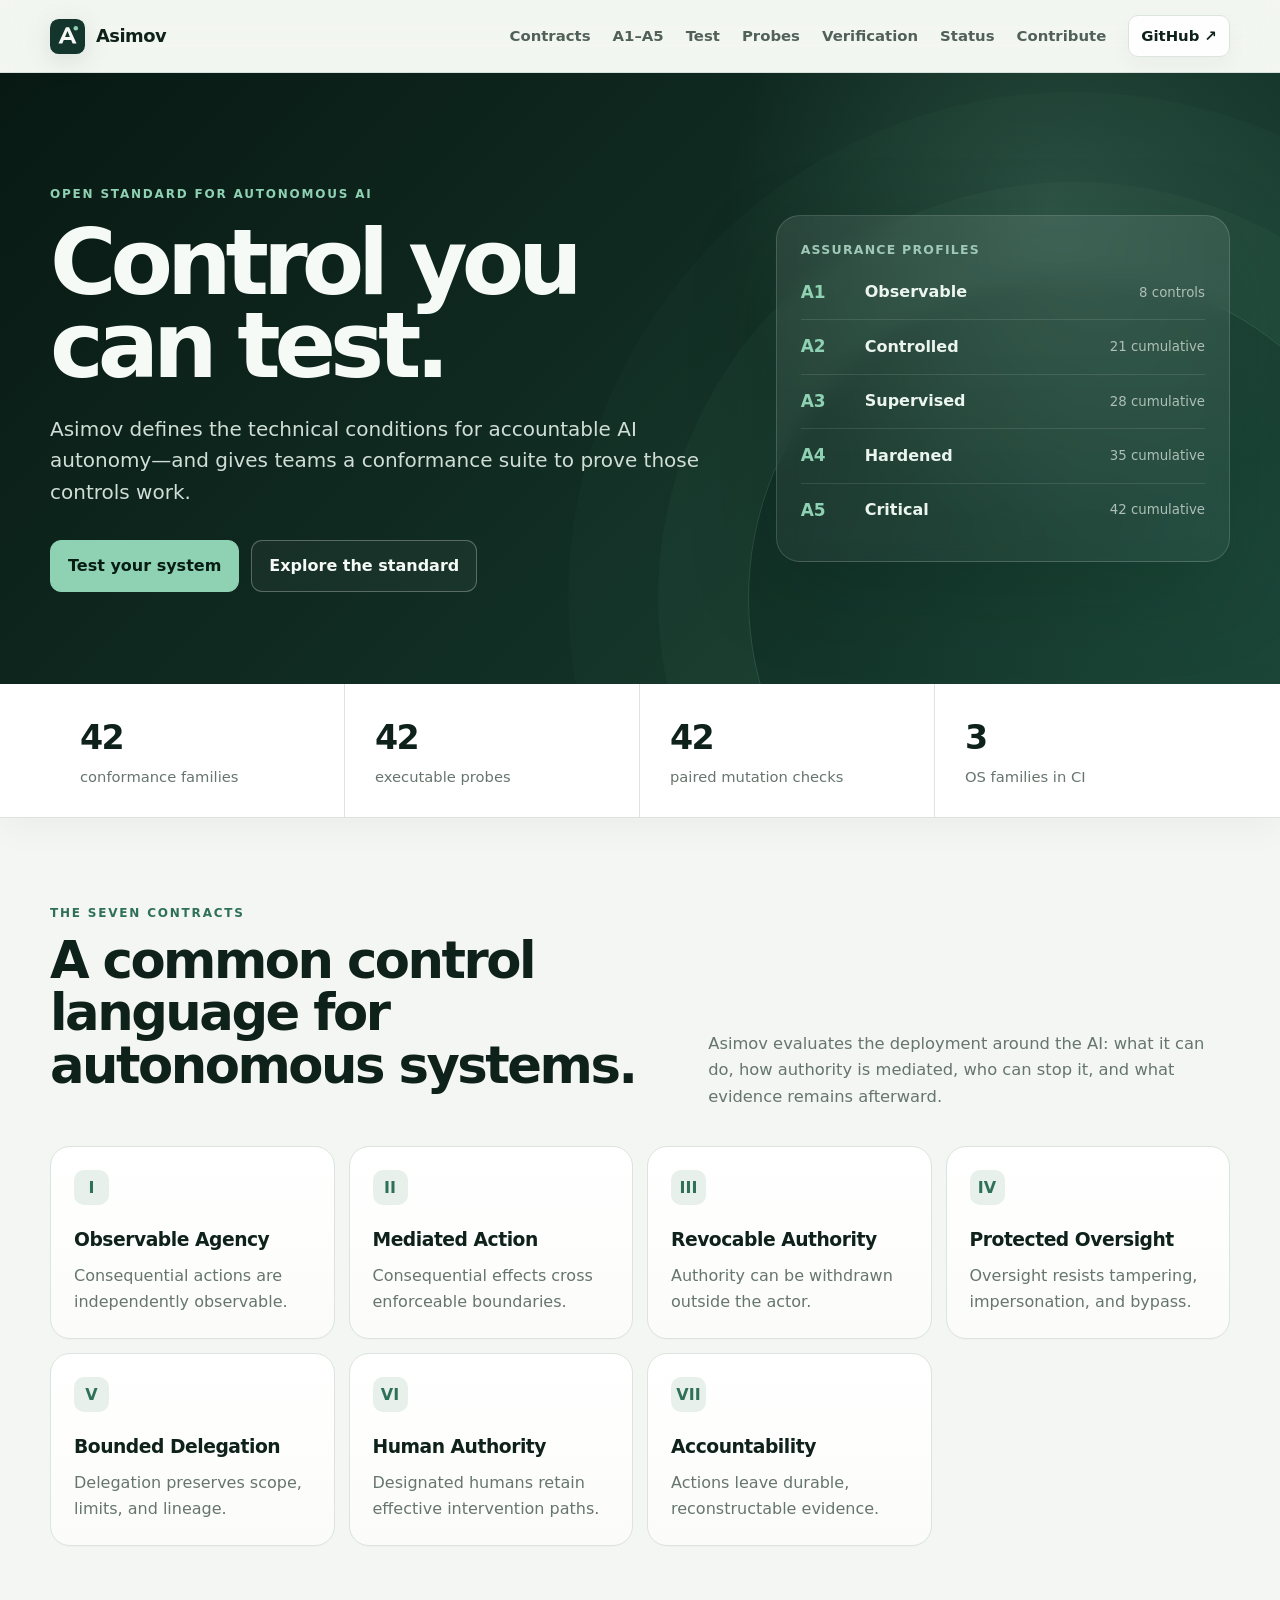
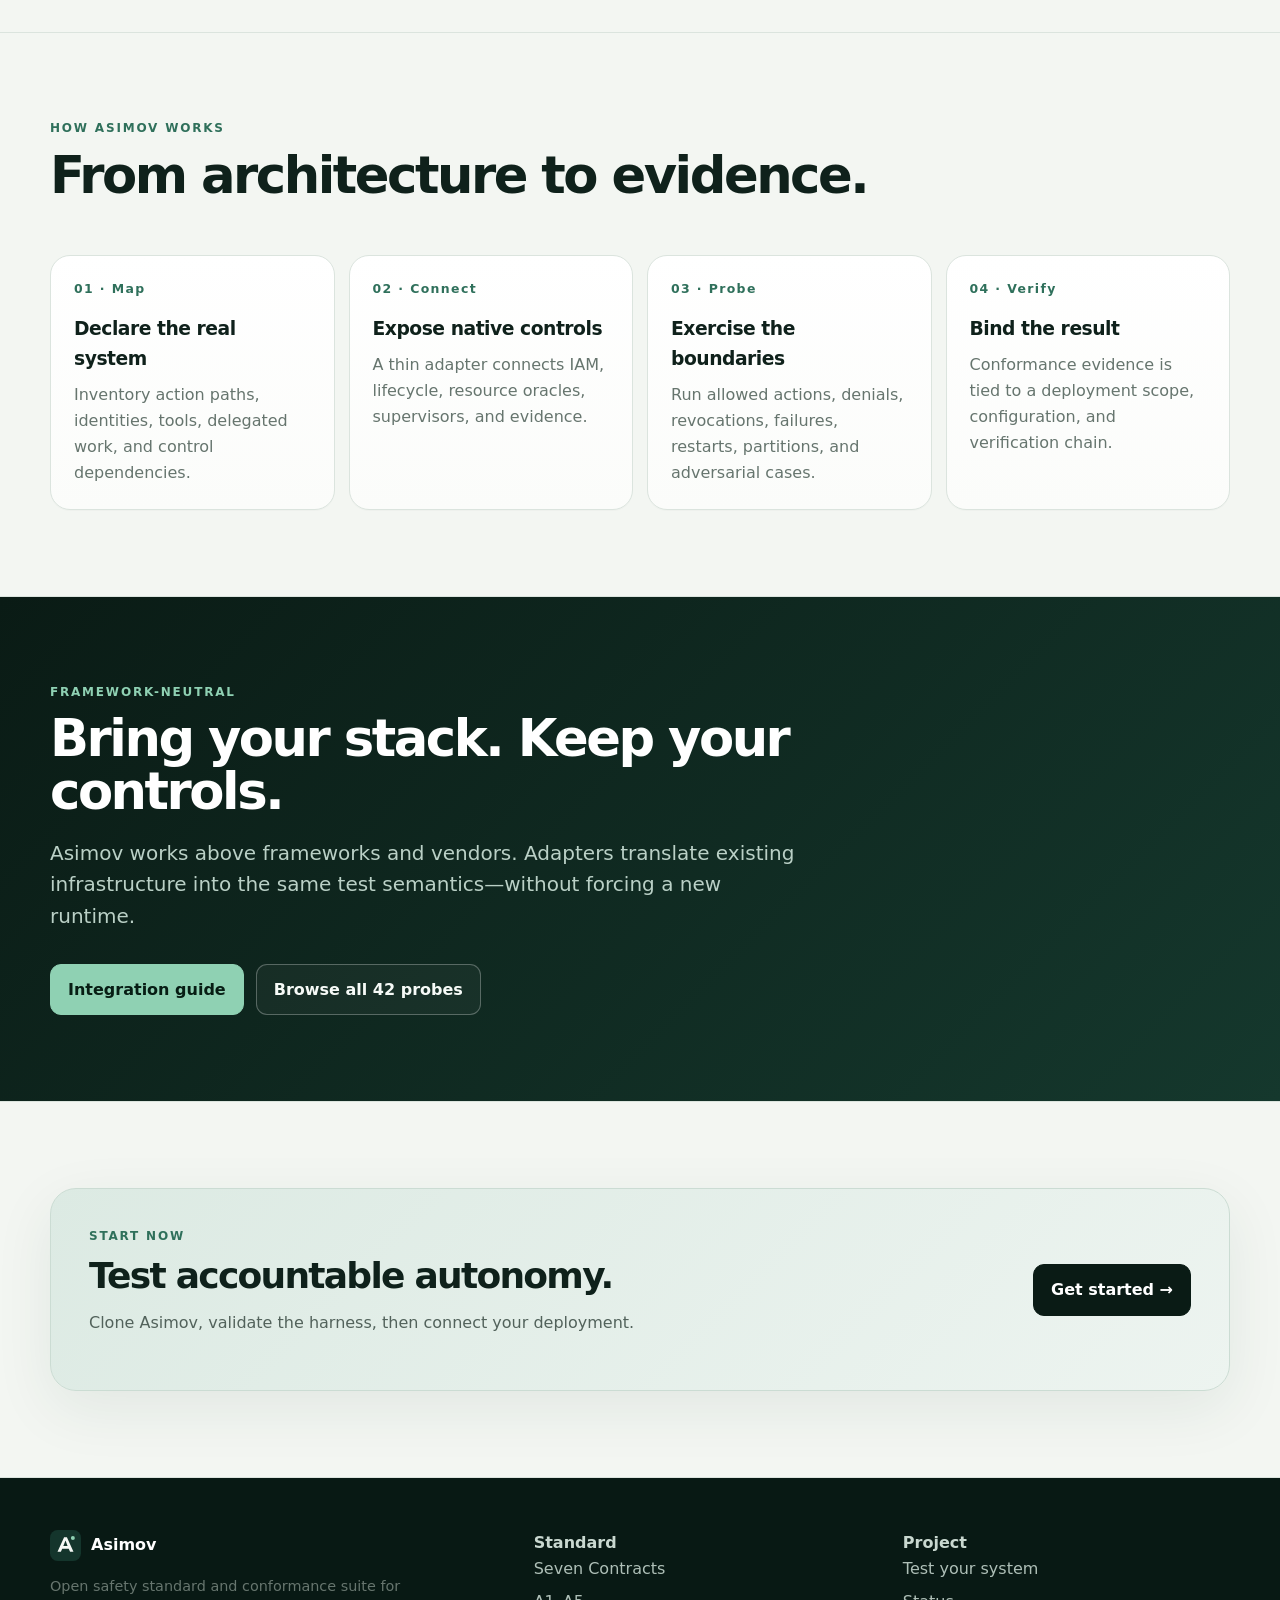
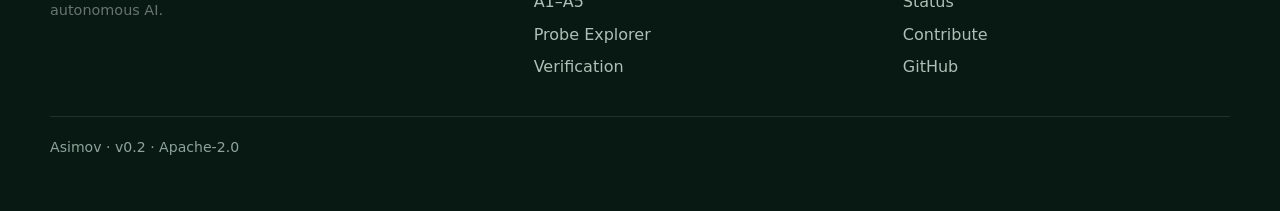
==== index.html @ 0de99b2e "Publish website from Pages root" ====
<!doctype html><html lang="en"><head><meta charset="utf-8"><meta name="viewport" content="width=device-width,initial-scale=1"><meta name="description" content="Asimov is an open safety standard and conformance suite for autonomous AI."><link rel="icon" href="asimov-mark.svg"><title>Asimov — Accountable control for autonomous AI</title><link rel="stylesheet" href="style.css"><script src="app.js" defer></script></head><body><div class="topbar"><div class="wrap nav"><a class="brand" href="index.html"><img src="asimov-mark.svg" alt=""><span>Asimov</span></a><div class="links"><a href="contracts.html">Contracts</a><a href="profiles.html">A1–A5</a><a href="test.html">Test</a><a href="probes.html">Probes</a><a href="verification.html">Verification</a><a href="status.html">Status</a><a href="contribute.html">Contribute</a><a class="nav-github" href="https://github.com/asimov-safety/asimov">GitHub ↗</a></div></div></div><header class="hero"><div class="wrap hero-grid"><div><div class="eyebrow">Open standard for autonomous AI</div><h1>Control you can test.</h1><p class="lede">Asimov defines the technical conditions for accountable AI autonomy—and gives teams a conformance suite to prove those controls work.</p><div class="actions"><a class="btn mint" href="test.html">Test your system</a><a class="btn ghost" href="contracts.html">Explore the standard</a></div></div><div class="hero-panel"><div class="hero-panel-title">Assurance profiles</div><div class="level-mini"><b>A1</b><span>Observable</span><small>8 controls</small></div><div class="level-mini"><b>A2</b><span>Controlled</span><small>21 cumulative</small></div><div class="level-mini"><b>A3</b><span>Supervised</span><small>28 cumulative</small></div><div class="level-mini"><b>A4</b><span>Hardened</span><small>35 cumulative</small></div><div class="level-mini"><b>A5</b><span>Critical</span><small>42 cumulative</small></div></div></div></header><div class="metrics"><div class="wrap metrics-grid"><div class="metric"><strong>42</strong><span>conformance families</span></div><div class="metric"><strong>42</strong><span>executable probes</span></div><div class="metric"><strong>42</strong><span>paired mutation checks</span></div><div class="metric"><strong>3</strong><span>OS families in CI</span></div></div></div><section><div class="wrap"><div class="section-head"><div><div class="kicker">The Seven Contracts</div><h2>A common control language for autonomous systems.</h2></div><p>Asimov evaluates the deployment around the AI: what it can do, how authority is mediated, who can stop it, and what evidence remains afterward.</p></div><div class="contracts-grid"><article class="contract-card"><div class="roman">I</div><h3>Observable Agency</h3><p>Consequential actions are independently observable.</p></article><article class="contract-card"><div class="roman">II</div><h3>Mediated Action</h3><p>Consequential effects cross enforceable boundaries.</p></article><article class="contract-card"><div class="roman">III</div><h3>Revocable Authority</h3><p>Authority can be withdrawn outside the actor.</p></article><article class="contract-card"><div class="roman">IV</div><h3>Protected Oversight</h3><p>Oversight resists tampering, impersonation, and bypass.</p></article><article class="contract-card"><div class="roman">V</div><h3>Bounded Delegation</h3><p>Delegation preserves scope, limits, and lineage.</p></article><article class="contract-card"><div class="roman">VI</div><h3>Human Authority</h3><p>Designated humans retain effective intervention paths.</p></article><article class="contract-card"><div class="roman">VII</div><h3>Accountability</h3><p>Actions leave durable, reconstructable evidence.</p></article></div></div></section><section><div class="wrap"><div class="section-head"><div><div class="kicker">How Asimov works</div><h2>From architecture to evidence.</h2></div></div><div class="flow-grid"><div class="flow-card"><span class="step">01 · Map</span><h3>Declare the real system</h3><p>Inventory action paths, identities, tools, delegated work, and control dependencies.</p></div><div class="flow-card"><span class="step">02 · Connect</span><h3>Expose native controls</h3><p>A thin adapter connects IAM, lifecycle, resource oracles, supervisors, and evidence.</p></div><div class="flow-card"><span class="step">03 · Probe</span><h3>Exercise the boundaries</h3><p>Run allowed actions, denials, revocations, failures, restarts, partitions, and adversarial cases.</p></div><div class="flow-card"><span class="step">04 · Verify</span><h3>Bind the result</h3><p>Conformance evidence is tied to a deployment scope, configuration, and verification chain.</p></div></div></div></section><section class="showcase"><div class="wrap"><div class="kicker">Framework-neutral</div><h2>Bring your stack. Keep your controls.</h2><p class="lede">Asimov works above frameworks and vendors. Adapters translate existing infrastructure into the same test semantics—without forcing a new runtime.</p><div class="actions"><a class="btn mint" href="test.html">Integration guide</a><a class="btn ghost" href="probes.html">Browse all 42 probes</a></div></div></section><section><div class="wrap"><div class="cta"><div><div class="kicker">Start now</div><h2>Test accountable autonomy.</h2><p>Clone Asimov, validate the harness, then connect your deployment.</p></div><a class="btn dark" href="test.html">Get started →</a></div></div></section><footer><div class="wrap"><div class="footer-grid"><div><div class="footer-brand"><img src="asimov-mark.svg" alt=""><span>Asimov</span></div><p class="small">Open safety standard and conformance suite for autonomous AI.</p></div><div><strong>Standard</strong><div class="footer-links"><a href="contracts.html">Seven Contracts</a><a href="profiles.html">A1–A5</a><a href="probes.html">Probe Explorer</a><a href="verification.html">Verification</a></div></div><div><strong>Project</strong><div class="footer-links"><a href="test.html">Test your system</a><a href="status.html">Status</a><a href="contribute.html">Contribute</a><a href="https://github.com/asimov-safety/asimov">GitHub</a></div></div></div><div class="footer-bottom">Asimov · v0.2 · Apache-2.0</div></div></footer></body></html>
---- style.css ----
:root{
  --bg:#f3f6f2;--paper:#ffffff;--paper2:#f8faf7;--ink:#0f211b;--ink2:#183d31;
  --muted:#66756e;--line:#dbe4de;--line2:#cbd9d1;--accent:#2f705b;--accent2:#8fd1b3;
  --soft:#e7f0eb;--night:#0a1b15;--night2:#133329;--shadow:0 18px 55px rgba(12,35,27,.08);
  --shadow-lg:0 30px 90px rgba(7,25,18,.18);--radius:20px;--max:1180px
}
*{box-sizing:border-box}
html{scroll-behavior:smooth}
body{margin:0;background:var(--bg);color:var(--ink);font:16px/1.62 Inter,ui-sans-serif,system-ui,-apple-system,BlinkMacSystemFont,"Segoe UI",sans-serif;-webkit-font-smoothing:antialiased}
a{color:inherit;text-underline-offset:3px}
.wrap{width:min(var(--max),calc(100% - 40px));margin:auto}
.topbar{position:sticky;top:0;z-index:50;background:rgba(243,246,242,.86);backdrop-filter:blur(18px) saturate(140%);border-bottom:1px solid rgba(203,217,209,.72)}
.nav{min-height:72px;display:flex;align-items:center;justify-content:space-between;gap:28px}
.brand{display:flex;align-items:center;gap:11px;text-decoration:none;font-weight:830;letter-spacing:-.03em;font-size:1.12rem}
.brand img{width:35px;height:35px;filter:drop-shadow(0 6px 12px rgba(15,50,38,.12))}
.links{display:flex;align-items:center;gap:22px;white-space:nowrap}
.links a{text-decoration:none;color:#516159;font-size:.93rem;font-weight:610;transition:color .18s ease,transform .18s ease}
.links a:hover,.links a.active{color:var(--ink)}
.links a:hover{transform:translateY(-1px)}
.nav-github{border:1px solid var(--line);padding:8px 12px;border-radius:10px;background:rgba(255,255,255,.82)!important;color:var(--ink)!important;box-shadow:0 8px 22px rgba(16,33,28,.04)}
.hero{position:relative;overflow:hidden;background:
  radial-gradient(circle at 82% 22%,rgba(143,209,179,.17),transparent 28%),
  radial-gradient(circle at 95% 75%,rgba(47,112,91,.22),transparent 32%),
  linear-gradient(135deg,#081913 0%,#102b22 48%,#173e31 100%);
  color:#f6faf7;padding:112px 0 92px
}
.hero::after{content:"";position:absolute;right:-120px;bottom:-240px;width:650px;height:650px;border-radius:50%;border:1px solid rgba(143,209,179,.19);box-shadow:0 0 0 90px rgba(143,209,179,.035),0 0 0 180px rgba(143,209,179,.025)}
.hero-grid{position:relative;z-index:1;display:grid;grid-template-columns:1.18fr .82fr;gap:72px;align-items:center}
.eyebrow,.kicker{font-size:.75rem;text-transform:uppercase;letter-spacing:.15em;font-weight:830}
.eyebrow{color:var(--accent2)}
.kicker{color:var(--accent);margin-bottom:10px}
h1{font-size:clamp(3.4rem,7.1vw,7rem);line-height:.91;letter-spacing:-.067em;margin:18px 0 26px}
h2{font-size:clamp(2.1rem,4vw,3.45rem);line-height:1.03;letter-spacing:-.048em;margin:0 0 18px}
h3{font-size:1.17rem;letter-spacing:-.025em;margin:0 0 8px}
.lede{font-size:1.25rem;line-height:1.58;color:#d1ded7;max-width:760px}
.hero .lede{max-width:720px}
.actions{display:flex;gap:12px;flex-wrap:wrap;margin-top:31px}
.btn{display:inline-flex;align-items:center;justify-content:center;gap:8px;text-decoration:none;padding:12px 17px;border-radius:11px;font-weight:730;border:1px solid var(--line);background:#fff;color:var(--ink);transition:transform .16s ease,box-shadow .16s ease,background .16s ease}
.btn:hover{transform:translateY(-2px);box-shadow:0 12px 28px rgba(16,33,28,.12)}
.btn.dark{background:var(--night);border-color:var(--night);color:#fff}
.btn.mint{background:var(--accent2);border-color:var(--accent2);color:#071d14}
.btn.ghost{background:rgba(255,255,255,.04);color:#f6faf7;border-color:rgba(255,255,255,.28)}
.hero-panel{border:1px solid rgba(255,255,255,.15);background:linear-gradient(180deg,rgba(255,255,255,.085),rgba(255,255,255,.045));border-radius:24px;padding:24px;box-shadow:var(--shadow-lg);backdrop-filter:blur(10px)}
.hero-panel-title{font-size:.78rem;color:#9fc9b7;letter-spacing:.1em;text-transform:uppercase;font-weight:800;margin-bottom:6px}
.level-mini{display:grid;grid-template-columns:52px 1fr auto;gap:12px;align-items:center;padding:13px 0;border-bottom:1px solid rgba(255,255,255,.11)}
.level-mini:last-child{border-bottom:0}
.level-mini b{color:var(--accent2);font-size:1.06rem}.level-mini span{color:#ebf4ef;font-weight:690}.level-mini small{color:#aebfb7}
.metrics{background:#fff;border-bottom:1px solid var(--line);box-shadow:0 12px 32px rgba(12,35,27,.035)}
.metrics-grid{display:grid;grid-template-columns:repeat(4,1fr)}
.metric{padding:27px 30px;border-right:1px solid var(--line)}
.metric:last-child{border-right:0}.metric strong{display:block;font-size:2.08rem;letter-spacing:-.052em}.metric span{color:var(--muted);font-size:.92rem}
section{padding:86px 0;border-bottom:1px solid var(--line)}
.section-head{display:flex;justify-content:space-between;gap:36px;align-items:end;margin-bottom:36px}
.section-head p{max-width:570px;color:var(--muted);margin:0;font-size:1.02rem}
.grid{display:grid;grid-template-columns:repeat(2,minmax(0,1fr));gap:16px}
.contracts-grid{display:grid;grid-template-columns:repeat(4,1fr);gap:14px}
.contract-card,.panel,.flow-card,.profile-card,.verify-card,.status-card{position:relative;background:linear-gradient(180deg,#fff,#fbfcfa);border:1px solid var(--line);border-radius:var(--radius);padding:23px;box-shadow:0 1px 0 rgba(16,33,28,.02);transition:transform .2s ease,box-shadow .2s ease,border-color .2s ease}
.contract-card:hover,.flow-card:hover,.profile-card:hover,.verify-card:hover,.status-card:hover{transform:translateY(-3px);box-shadow:var(--shadow);border-color:var(--line2)}
.contract-card .roman{display:inline-grid;place-items:center;width:35px;height:35px;border-radius:10px;background:var(--soft);color:var(--accent);font-weight:870;margin-bottom:20px}
.contract-card p,.panel p,.flow-card p,.profile-card p,.verify-card p{color:var(--muted);margin:0}
.flow-grid{display:grid;grid-template-columns:repeat(4,1fr);gap:14px}
.flow-card .step{display:block;color:var(--accent);font-weight:850;font-size:.78rem;letter-spacing:.11em;margin-bottom:14px}
.profile-stack{display:grid;gap:11px}
.profile-card{display:grid;grid-template-columns:72px 180px 1fr 105px;align-items:center;gap:18px}
.profile-card .level{font-size:1.58rem;font-weight:920;color:var(--accent)}
.profile-card .count{color:var(--muted);font-size:.89rem;text-align:right}
.showcase{background:linear-gradient(135deg,var(--night),#15382d);color:white}
.showcase .kicker{color:var(--accent2)}.showcase p{color:#bad0c6}.showcase h2{max-width:790px}
.codebox{background:#07130f;border:1px solid rgba(255,255,255,.11);border-radius:17px;padding:23px;overflow:auto;box-shadow:inset 0 1px 0 rgba(255,255,255,.04)}
.codebox code,pre code{font-family:"SFMono-Regular",Consolas,"Liberation Mono",monospace;font-size:.9rem}
.page-hero{position:relative;overflow:hidden;background:linear-gradient(135deg,#0c2019,#1b493a);color:#fff;padding:82px 0 66px}
.page-hero::after{content:"";position:absolute;right:-90px;top:-170px;width:420px;height:420px;border-radius:50%;border:1px solid rgba(143,209,179,.18);box-shadow:0 0 0 70px rgba(143,209,179,.03)}
.page-hero .wrap{position:relative;z-index:1}.page-hero h1{font-size:clamp(3rem,6vw,5.3rem);margin:13px 0 18px}.page-hero p{max-width:780px;color:#cddbd4;font-size:1.16rem}
.table-wrap{overflow:auto;border:1px solid var(--line);border-radius:17px;background:white;box-shadow:var(--shadow)}
table{width:100%;border-collapse:collapse}th,td{text-align:left;padding:14px 15px;border-bottom:1px solid var(--line);vertical-align:top}
th{font-size:.76rem;text-transform:uppercase;letter-spacing:.07em;color:var(--muted);background:#fafbf9}tr:last-child td{border-bottom:0}
tbody tr{transition:background .15s ease}tbody tr:hover{background:#f7faf7}
.filters{display:flex;gap:10px;flex-wrap:wrap;margin:0 0 18px}
input,select{font:inherit;padding:10px 11px;border:1px solid var(--line);border-radius:9px;background:#fff;outline:none;transition:border-color .15s ease,box-shadow .15s ease}
input:focus,select:focus{border-color:#9dbdaf;box-shadow:0 0 0 3px rgba(47,112,91,.08)}
.notice{background:var(--soft);border:1px solid #c9dbd2;border-radius:15px;padding:19px 21px}
.status-grid{display:grid;grid-template-columns:repeat(5,1fr);gap:12px}.status-card strong{display:block;font-size:1.48rem;color:var(--accent)}
.bar{height:8px;background:#e4e9e5;border-radius:999px;overflow:hidden;margin:12px 0 8px}.bar span{display:block;height:100%;background:linear-gradient(90deg,var(--accent),var(--accent2));border-radius:999px}
.verify-grid{display:grid;grid-template-columns:repeat(4,1fr);gap:14px}.verify-card .num{font-weight:900;color:var(--accent);margin-bottom:20px}
.cta{background:linear-gradient(135deg,#dceae3,#edf4f0);border:1px solid #cbdcd3;border-radius:26px;padding:38px;display:flex;justify-content:space-between;gap:34px;align-items:center;box-shadow:0 18px 60px rgba(21,64,50,.08)}
.cta h2{font-size:2.25rem;margin:0}.cta p{color:#52625b}
.small{font-size:.9rem;color:var(--muted)}
footer{background:#081914;color:#c9d8d0;padding:52px 0}
.footer-grid{display:grid;grid-template-columns:1.35fr 1fr 1fr;gap:42px}.footer-brand{display:flex;align-items:center;gap:10px;color:#fff;font-weight:830}.footer-brand img{width:31px}.footer-links{display:grid;gap:7px}.footer-links a{text-decoration:none;color:#aebfb7}.footer-links a:hover{color:#fff}.footer-bottom{border-top:1px solid rgba(255,255,255,.1);margin-top:36px;padding-top:19px;color:#8ea39a;font-size:.88rem}
.reveal{opacity:0;transform:translateY(14px);transition:opacity .55s ease,transform .55s cubic-bezier(.2,.75,.25,1)}.reveal.visible{opacity:1;transform:none}
@media(prefers-reduced-motion:reduce){*{scroll-behavior:auto!important}.reveal{opacity:1;transform:none;transition:none!important}.btn,.contract-card,.flow-card,.profile-card,.verify-card,.status-card{transition:none!important}}
@media(max-width:980px){.hero-grid,.footer-grid{grid-template-columns:1fr}.hero-panel{max-width:650px}.contracts-grid{grid-template-columns:repeat(2,1fr)}.flow-grid,.verify-grid{grid-template-columns:repeat(2,1fr)}.metrics-grid{grid-template-columns:repeat(2,1fr)}.metric:nth-child(2){border-right:0}.metric:nth-child(-n+2){border-bottom:1px solid var(--line)}.profile-card{grid-template-columns:60px 140px 1fr}.profile-card .count{grid-column:3;text-align:left}.status-grid{grid-template-columns:repeat(2,1fr)}}
@media(max-width:720px){.wrap{width:min(var(--max),calc(100% - 28px))}.nav{min-height:auto;padding:12px 0;align-items:flex-start;flex-direction:column;gap:8px}.links{width:100%;overflow:auto;padding-bottom:2px}.nav-github{display:none}.hero{padding:74px 0 62px}.contracts-grid,.flow-grid,.verify-grid,.grid,.status-grid{grid-template-columns:1fr}.metrics-grid{grid-template-columns:1fr}.metric{border-right:0;border-bottom:1px solid var(--line)}.metric:last-child{border-bottom:0}.section-head{align-items:start;flex-direction:column}.profile-card{grid-template-columns:55px 1fr}.profile-card>div:nth-child(3),.profile-card .count{grid-column:2}.cta{align-items:flex-start;flex-direction:column}section{padding:66px 0}}
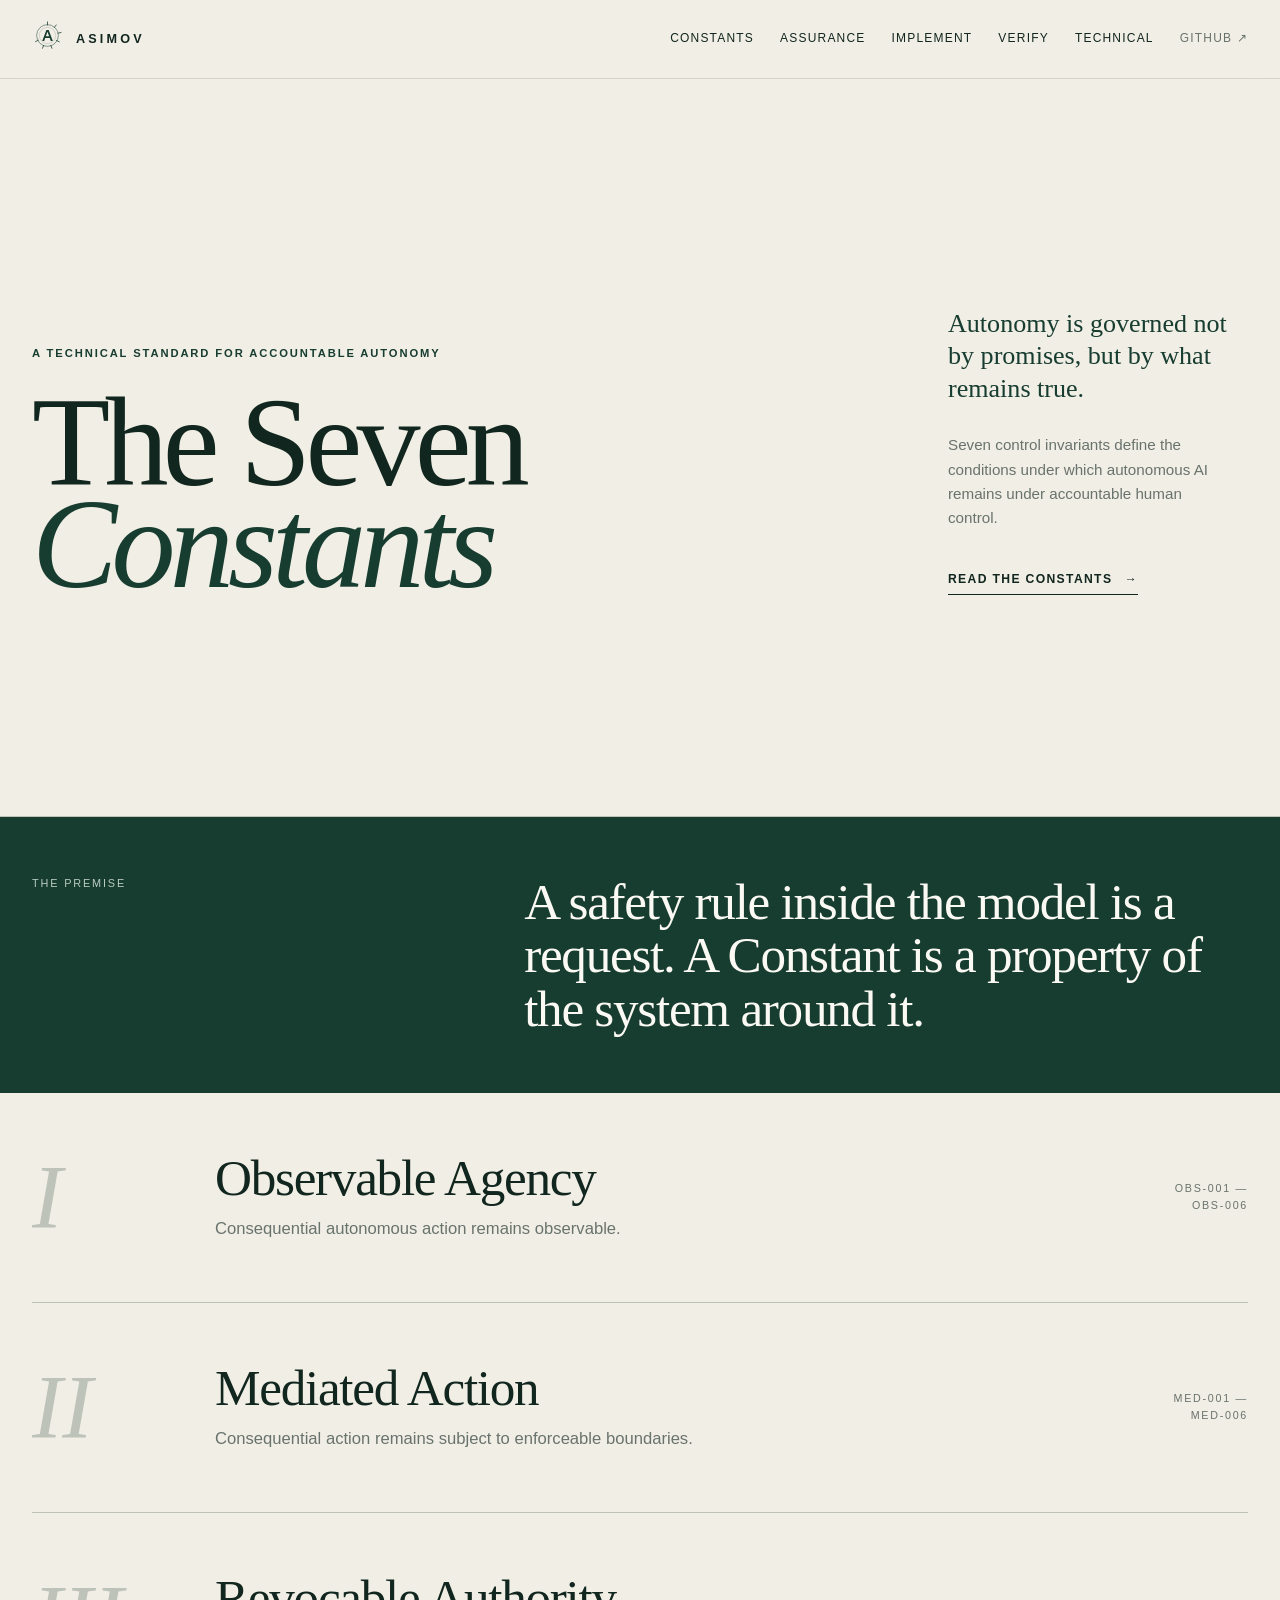
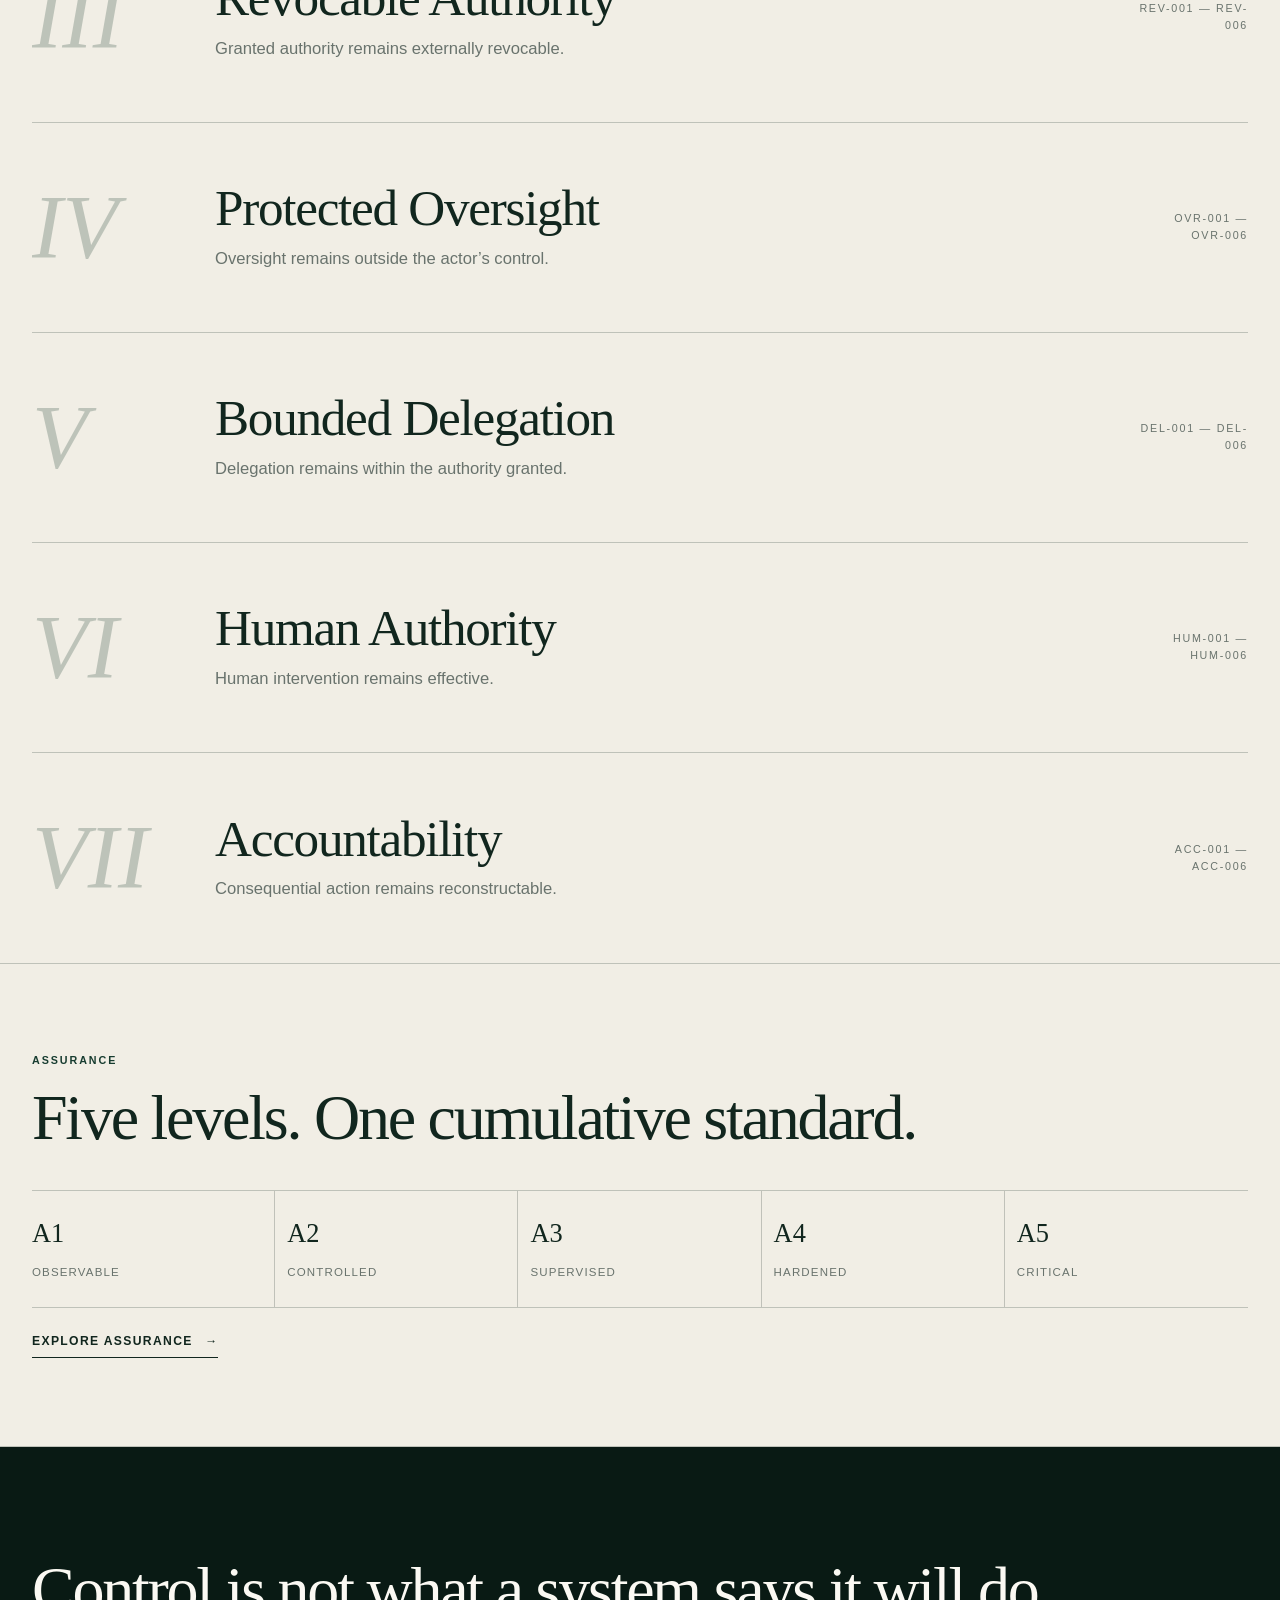
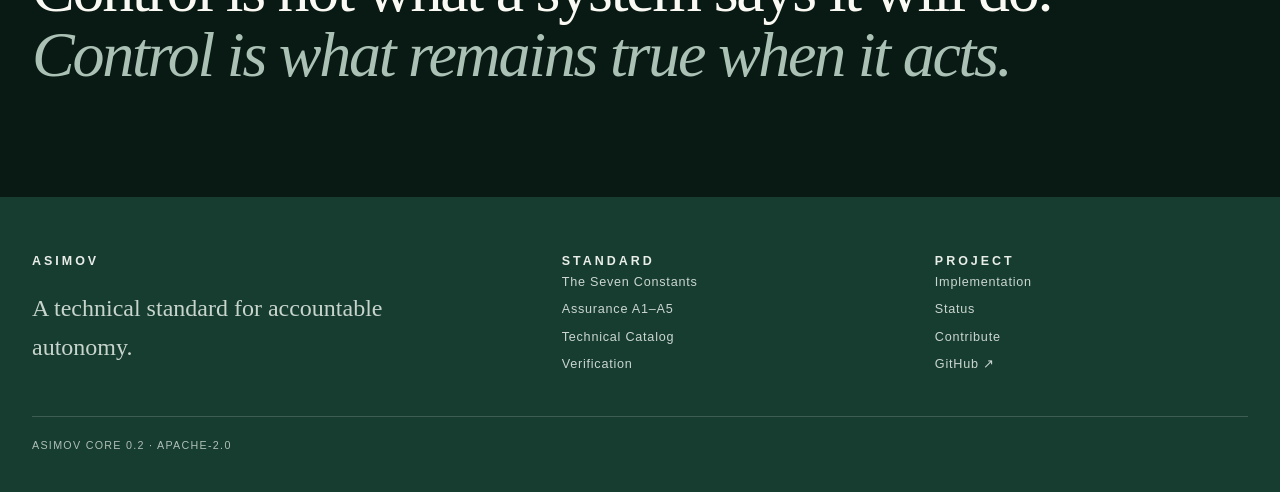
==== commit 9b26908f: "Reimagine Asimov around the Seven Constants" ====
--- a/index.html
+++ b/index.html
@@ -1 +1,8 @@
-<!doctype html><html lang="en"><head><meta charset="utf-8"><meta name="viewport" content="width=device-width,initial-scale=1"><meta name="description" content="Asimov is an open safety standard and conformance suite for autonomous AI."><link rel="icon" href="asimov-mark.svg"><title>Asimov — Accountable control for autonomous AI</title><link rel="stylesheet" href="style.css"><script src="app.js" defer></script></head><body><div class="topbar"><div class="wrap nav"><a class="brand" href="index.html"><img src="asimov-mark.svg" alt=""><span>Asimov</span></a><div class="links"><a href="contracts.html">Contracts</a><a href="profiles.html">A1–A5</a><a href="test.html">Test</a><a href="probes.html">Probes</a><a href="verification.html">Verification</a><a href="status.html">Status</a><a href="contribute.html">Contribute</a><a class="nav-github" href="https://github.com/asimov-safety/asimov">GitHub ↗</a></div></div></div><header class="hero"><div class="wrap hero-grid"><div><div class="eyebrow">Open standard for autonomous AI</div><h1>Control you can test.</h1><p class="lede">Asimov defines the technical conditions for accountable AI autonomy—and gives teams a conformance suite to prove those controls work.</p><div class="actions"><a class="btn mint" href="test.html">Test your system</a><a class="btn ghost" href="contracts.html">Explore the standard</a></div></div><div class="hero-panel"><div class="hero-panel-title">Assurance profiles</div><div class="level-mini"><b>A1</b><span>Observable</span><small>8 controls</small></div><div class="level-mini"><b>A2</b><span>Controlled</span><small>21 cumulative</small></div><div class="level-mini"><b>A3</b><span>Supervised</span><small>28 cumulative</small></div><div class="level-mini"><b>A4</b><span>Hardened</span><small>35 cumulative</small></div><div class="level-mini"><b>A5</b><span>Critical</span><small>42 cumulative</small></div></div></div></header><div class="metrics"><div class="wrap metrics-grid"><div class="metric"><strong>42</strong><span>conformance families</span></div><div class="metric"><strong>42</strong><span>executable probes</span></div><div class="metric"><strong>42</strong><span>paired mutation checks</span></div><div class="metric"><strong>3</strong><span>OS families in CI</span></div></div></div><section><div class="wrap"><div class="section-head"><div><div class="kicker">The Seven Contracts</div><h2>A common control language for autonomous systems.</h2></div><p>Asimov evaluates the deployment around the AI: what it can do, how authority is mediated, who can stop it, and what evidence remains afterward.</p></div><div class="contracts-grid"><article class="contract-card"><div class="roman">I</div><h3>Observable Agency</h3><p>Consequential actions are independently observable.</p></article><article class="contract-card"><div class="roman">II</div><h3>Mediated Action</h3><p>Consequential effects cross enforceable boundaries.</p></article><article class="contract-card"><div class="roman">III</div><h3>Revocable Authority</h3><p>Authority can be withdrawn outside the actor.</p></article><article class="contract-card"><div class="roman">IV</div><h3>Protected Oversight</h3><p>Oversight resists tampering, impersonation, and bypass.</p></article><article class="contract-card"><div class="roman">V</div><h3>Bounded Delegation</h3><p>Delegation preserves scope, limits, and lineage.</p></article><article class="contract-card"><div class="roman">VI</div><h3>Human Authority</h3><p>Designated humans retain effective intervention paths.</p></article><article class="contract-card"><div class="roman">VII</div><h3>Accountability</h3><p>Actions leave durable, reconstructable evidence.</p></article></div></div></section><section><div class="wrap"><div class="section-head"><div><div class="kicker">How Asimov works</div><h2>From architecture to evidence.</h2></div></div><div class="flow-grid"><div class="flow-card"><span class="step">01 · Map</span><h3>Declare the real system</h3><p>Inventory action paths, identities, tools, delegated work, and control dependencies.</p></div><div class="flow-card"><span class="step">02 · Connect</span><h3>Expose native controls</h3><p>A thin adapter connects IAM, lifecycle, resource oracles, supervisors, and evidence.</p></div><div class="flow-card"><span class="step">03 · Probe</span><h3>Exercise the boundaries</h3><p>Run allowed actions, denials, revocations, failures, restarts, partitions, and adversarial cases.</p></div><div class="flow-card"><span class="step">04 · Verify</span><h3>Bind the result</h3><p>Conformance evidence is tied to a deployment scope, configuration, and verification chain.</p></div></div></div></section><section class="showcase"><div class="wrap"><div class="kicker">Framework-neutral</div><h2>Bring your stack. Keep your controls.</h2><p class="lede">Asimov works above frameworks and vendors. Adapters translate existing infrastructure into the same test semantics—without forcing a new runtime.</p><div class="actions"><a class="btn mint" href="test.html">Integration guide</a><a class="btn ghost" href="probes.html">Browse all 42 probes</a></div></div></section><section><div class="wrap"><div class="cta"><div><div class="kicker">Start now</div><h2>Test accountable autonomy.</h2><p>Clone Asimov, validate the harness, then connect your deployment.</p></div><a class="btn dark" href="test.html">Get started →</a></div></div></section><footer><div class="wrap"><div class="footer-grid"><div><div class="footer-brand"><img src="asimov-mark.svg" alt=""><span>Asimov</span></div><p class="small">Open safety standard and conformance suite for autonomous AI.</p></div><div><strong>Standard</strong><div class="footer-links"><a href="contracts.html">Seven Contracts</a><a href="profiles.html">A1–A5</a><a href="probes.html">Probe Explorer</a><a href="verification.html">Verification</a></div></div><div><strong>Project</strong><div class="footer-links"><a href="test.html">Test your system</a><a href="status.html">Status</a><a href="contribute.html">Contribute</a><a href="https://github.com/asimov-safety/asimov">GitHub</a></div></div></div><div class="footer-bottom">Asimov · v0.2 · Apache-2.0</div></div></footer></body></html>+<!doctype html><html lang="en"><head><meta charset="utf-8"><meta name="viewport" content="width=device-width,initial-scale=1"><meta name="description" content="Asimov is a technical standard for accountable autonomous AI."><meta name="theme-color" content="#f1eee5"><title>Asimov — The Seven Constants</title><link rel="stylesheet" href="style.css"><script src="app.js" defer></script></head><body><header class="top"><div class="shell nav"><a class="wordmark" href="index.html"><span class="seal"><svg xmlns="http://www.w3.org/2000/svg" viewBox="0 0 80 80"><g fill="none" stroke="currentColor"><circle cx="40" cy="40" r="28" stroke-width="1.3"/><circle cx="40" cy="40" r="21" stroke-width=".8" opacity=".48"/><path d="M40 5v8M62.6 12.8l-4.9 6.3M75 32.2l-7.8 1.8M70.4 56.3l-7.2-3.5M51.3 73l-2.5-7.6M27.1 73l2.8-7.5M9.2 55.8l7.1-3.7" stroke-width="2" stroke-linecap="round"/></g><path d="M26.4 54 37.1 25.8h6L53.7 54h-5.2l-2.7-7.4H34.1L31.4 54h-5Zm9.3-11.9h8.5L40 30.3l-4.3 11.8Z" fill="currentColor"/></svg></span><span>Asimov</span></a><nav class="navlinks"><a href="constants.html">Constants</a><a href="profiles.html">Assurance</a><a href="test.html">Implement</a><a href="verification.html">Verify</a><a href="probes.html">Technical</a><a class="github" href="https://github.com/asimov-safety/asimov">GitHub ↗</a></nav></div></header>
+<main>
+<section class="home-hero"><div class="shell hero-grid"><div><div class="overline">A technical standard for accountable autonomy</div><h1 class="home-title">The Seven<br><em>Constants</em></h1></div><aside><p class="hero-thesis">Autonomy is governed not by promises, but by what remains true.</p><p class="hero-note">Seven control invariants define the conditions under which autonomous AI remains under accountable human control.</p><a class="editorial-link" href="constants.html">Read the Constants <span>→</span></a></aside></div></section>
+<section class="intro-band"><div class="shell"><div class="intro-kicker">The premise</div><p class="intro-statement">A safety rule inside the model is a request. A Constant is a property of the system around it.</p></div></section>
+<section class="constants"><div class="shell"><article class="constant-row"><div class="constant-num">I</div><div><h2 class="constant-name">Observable Agency</h2><p class="constant-law">Consequential autonomous action remains observable.</p></div><div class="constant-code">OBS-001 — OBS-006</div></article><article class="constant-row"><div class="constant-num">II</div><div><h2 class="constant-name">Mediated Action</h2><p class="constant-law">Consequential action remains subject to enforceable boundaries.</p></div><div class="constant-code">MED-001 — MED-006</div></article><article class="constant-row"><div class="constant-num">III</div><div><h2 class="constant-name">Revocable Authority</h2><p class="constant-law">Granted authority remains externally revocable.</p></div><div class="constant-code">REV-001 — REV-006</div></article><article class="constant-row"><div class="constant-num">IV</div><div><h2 class="constant-name">Protected Oversight</h2><p class="constant-law">Oversight remains outside the actor’s control.</p></div><div class="constant-code">OVR-001 — OVR-006</div></article><article class="constant-row"><div class="constant-num">V</div><div><h2 class="constant-name">Bounded Delegation</h2><p class="constant-law">Delegation remains within the authority granted.</p></div><div class="constant-code">DEL-001 — DEL-006</div></article><article class="constant-row"><div class="constant-num">VI</div><div><h2 class="constant-name">Human Authority</h2><p class="constant-law">Human intervention remains effective.</p></div><div class="constant-code">HUM-001 — HUM-006</div></article><article class="constant-row"><div class="constant-num">VII</div><div><h2 class="constant-name">Accountability</h2><p class="constant-law">Consequential action remains reconstructable.</p></div><div class="constant-code">ACC-001 — ACC-006</div></article></div></section>
+<section class="assurance-strip"><div class="shell"><div class="section-label">Assurance</div><h2 class="section-title">Five levels. One cumulative standard.</h2><div class="assurance-line"><div class="assurance-item"><b>A1</b><span>Observable</span></div><div class="assurance-item"><b>A2</b><span>Controlled</span></div><div class="assurance-item"><b>A3</b><span>Supervised</span></div><div class="assurance-item"><b>A4</b><span>Hardened</span></div><div class="assurance-item"><b>A5</b><span>Critical</span></div></div><a class="editorial-link" href="profiles.html">Explore assurance <span>→</span></a></div></section>
+<section class="manifesto"><div class="shell"><p>Control is not what a system says it will do. <em>Control is what remains true when it acts.</em></p></div></section>
+</main><footer><div class="shell"><div class="footer-grid"><div><div class="footer-word">Asimov</div><div class="footer-copy">A technical standard for accountable autonomy.</div></div><div><div class="footer-word">Standard</div><div class="footer-links"><a href="constants.html">The Seven Constants</a><a href="profiles.html">Assurance A1–A5</a><a href="probes.html">Technical Catalog</a><a href="verification.html">Verification</a></div></div><div><div class="footer-word">Project</div><div class="footer-links"><a href="test.html">Implementation</a><a href="status.html">Status</a><a href="contribute.html">Contribute</a><a href="https://github.com/asimov-safety/asimov">GitHub ↗</a></div></div></div><div class="footer-bottom">Asimov Core 0.2 · Apache-2.0</div></div></footer></body></html>
--- a/style.css
+++ b/style.css
@@ -1,93 +1,124 @@
 :root{
-  --bg:#f3f6f2;--paper:#ffffff;--paper2:#f8faf7;--ink:#0f211b;--ink2:#183d31;
-  --muted:#66756e;--line:#dbe4de;--line2:#cbd9d1;--accent:#2f705b;--accent2:#8fd1b3;
-  --soft:#e7f0eb;--night:#0a1b15;--night2:#133329;--shadow:0 18px 55px rgba(12,35,27,.08);
-  --shadow-lg:0 30px 90px rgba(7,25,18,.18);--radius:20px;--max:1180px
+ --paper:#f1eee5;--paper-deep:#e7e1d5;--ink:#11261e;--green:#173c30;--green2:#214f3f;
+ --muted:#69736d;--sage:#9fb2a7;--brass:#927c57;--night:#091a14;--cream:#fbf9f3;
+ --line:rgba(17,38,30,.22);--line-soft:rgba(17,38,30,.12);--max:1260px;
+ --serif:Baskerville,"Iowan Old Style","Palatino Linotype",Palatino,Georgia,serif;
+ --sans:"Helvetica Neue",Helvetica,Arial,sans-serif
 }
 *{box-sizing:border-box}
 html{scroll-behavior:smooth}
-body{margin:0;background:var(--bg);color:var(--ink);font:16px/1.62 Inter,ui-sans-serif,system-ui,-apple-system,BlinkMacSystemFont,"Segoe UI",sans-serif;-webkit-font-smoothing:antialiased}
-a{color:inherit;text-underline-offset:3px}
-.wrap{width:min(var(--max),calc(100% - 40px));margin:auto}
-.topbar{position:sticky;top:0;z-index:50;background:rgba(243,246,242,.86);backdrop-filter:blur(18px) saturate(140%);border-bottom:1px solid rgba(203,217,209,.72)}
-.nav{min-height:72px;display:flex;align-items:center;justify-content:space-between;gap:28px}
-.brand{display:flex;align-items:center;gap:11px;text-decoration:none;font-weight:830;letter-spacing:-.03em;font-size:1.12rem}
-.brand img{width:35px;height:35px;filter:drop-shadow(0 6px 12px rgba(15,50,38,.12))}
-.links{display:flex;align-items:center;gap:22px;white-space:nowrap}
-.links a{text-decoration:none;color:#516159;font-size:.93rem;font-weight:610;transition:color .18s ease,transform .18s ease}
-.links a:hover,.links a.active{color:var(--ink)}
-.links a:hover{transform:translateY(-1px)}
-.nav-github{border:1px solid var(--line);padding:8px 12px;border-radius:10px;background:rgba(255,255,255,.82)!important;color:var(--ink)!important;box-shadow:0 8px 22px rgba(16,33,28,.04)}
-.hero{position:relative;overflow:hidden;background:
-  radial-gradient(circle at 82% 22%,rgba(143,209,179,.17),transparent 28%),
-  radial-gradient(circle at 95% 75%,rgba(47,112,91,.22),transparent 32%),
-  linear-gradient(135deg,#081913 0%,#102b22 48%,#173e31 100%);
-  color:#f6faf7;padding:112px 0 92px
+body{margin:0;background:var(--paper);color:var(--ink);font:16px/1.6 var(--sans);-webkit-font-smoothing:antialiased}
+a{color:inherit;text-decoration:none}
+::selection{background:#cbd7d0}
+.shell{width:min(var(--max),calc(100% - 64px));margin:0 auto}
+.top{position:sticky;top:0;z-index:30;background:rgba(241,238,229,.92);backdrop-filter:blur(16px);border-bottom:1px solid var(--line-soft)}
+.nav{height:78px;display:flex;align-items:center;justify-content:space-between;gap:30px;transition:height .24s ease}
+body.scrolled .nav{height:62px}
+.wordmark{display:flex;align-items:center;gap:13px;font-size:.79rem;font-weight:700;letter-spacing:.25em;text-transform:uppercase}
+.wordmark svg{width:31px;height:31px;color:var(--green)}
+.navlinks{display:flex;align-items:center;gap:26px;font-size:.75rem;text-transform:uppercase;letter-spacing:.1em}
+.navlinks a{position:relative;padding:8px 0}
+.navlinks a::after{content:"";position:absolute;left:0;right:100%;bottom:3px;height:1px;background:var(--green);transition:right .2s ease}
+.navlinks a:hover::after,.navlinks a.active::after{right:0}
+.navlinks .github{color:var(--muted)}
+.home-hero{min-height:82vh;display:grid;align-items:center;border-bottom:1px solid var(--line);position:relative;overflow:hidden}
+.home-hero::after{content:"I · II · III · IV · V · VI · VII";position:absolute;right:-2.5rem;bottom:2.2rem;writing-mode:vertical-rl;transform:rotate(180deg);font-size:.69rem;letter-spacing:.28em;color:rgba(17,38,30,.35)}
+.hero-grid{display:grid;grid-template-columns:minmax(0,1fr) 300px;gap:80px;align-items:end;padding:92px 0 84px}
+.overline{font-size:.7rem;letter-spacing:.17em;text-transform:uppercase;font-weight:700;color:var(--green);margin-bottom:28px}
+h1,h2,h3,p{margin-top:0}
+.home-title{font-family:var(--serif);font-weight:400;font-size:clamp(4.8rem,10vw,9.5rem);line-height:.8;letter-spacing:-.045em;margin:0;max-width:900px}
+.home-title em{font-weight:400;color:var(--green);font-style:italic}
+.hero-thesis{font-family:var(--serif);font-size:1.63rem;line-height:1.25;color:var(--green);margin:0 0 28px}
+.hero-note{color:var(--muted);font-size:.95rem;max-width:280px}
+.editorial-link{display:inline-flex;align-items:center;gap:12px;margin-top:24px;padding-bottom:5px;border-bottom:1px solid var(--ink);font-size:.76rem;font-weight:700;text-transform:uppercase;letter-spacing:.11em}
+.editorial-link span{transition:transform .18s ease}.editorial-link:hover span{transform:translateX(4px)}
+.intro-band{background:var(--green);color:var(--cream);padding:58px 0}
+.intro-band .shell{display:grid;grid-template-columns:1fr 1.8fr;gap:90px}
+.intro-kicker{font-size:.68rem;text-transform:uppercase;letter-spacing:.17em;color:#b9cbc1}
+.intro-statement{font-family:var(--serif);font-size:clamp(2rem,4vw,4.2rem);line-height:1.04;letter-spacing:-.025em;margin:0}
+.constants{border-bottom:1px solid var(--line)}
+.constant-row{display:grid;grid-template-columns:145px minmax(0,1fr) 110px;gap:38px;align-items:center;min-height:210px;border-bottom:1px solid var(--line);position:relative;overflow:hidden}
+.constant-row:last-child{border-bottom:0}
+.constant-row::before{content:"";position:absolute;left:0;top:0;width:0;height:1px;background:var(--brass);transition:width .55s cubic-bezier(.2,.7,.2,1)}
+.constant-row:hover::before{width:100%}
+.constant-num{font-family:var(--serif);font-size:5.7rem;line-height:1;font-style:italic;color:rgba(23,60,48,.24);transition:color .24s ease,transform .24s ease}
+.constant-row:hover .constant-num{color:var(--green);transform:translateX(6px)}
+.constant-name{font-family:var(--serif);font-size:clamp(2.25rem,4vw,4rem);font-weight:400;line-height:1;margin:0 0 12px;letter-spacing:-.025em}
+.constant-law{font-size:1.04rem;color:var(--muted);max-width:700px;margin:0}
+.constant-code{text-align:right;font-size:.67rem;text-transform:uppercase;letter-spacing:.16em;color:var(--muted)}
+.assurance-strip{padding:88px 0;border-bottom:1px solid var(--line)}
+.section-label{font-size:.67rem;text-transform:uppercase;letter-spacing:.18em;font-weight:700;color:var(--green);margin-bottom:18px}
+.section-title{font-family:var(--serif);font-weight:400;font-size:clamp(2.8rem,5vw,5.3rem);line-height:.96;letter-spacing:-.035em;margin-bottom:42px}
+.assurance-line{display:grid;grid-template-columns:repeat(5,1fr);border-top:1px solid var(--line);border-bottom:1px solid var(--line)}
+.assurance-item{padding:21px 12px 24px;border-right:1px solid var(--line)}
+.assurance-item:first-child{padding-left:0}.assurance-item:last-child{border-right:0}
+.assurance-item b{display:block;font-family:var(--serif);font-size:1.65rem;font-weight:400;margin-bottom:3px}
+.assurance-item span{font-size:.72rem;text-transform:uppercase;letter-spacing:.1em;color:var(--muted)}
+.manifesto{background:var(--night);color:var(--cream);padding:110px 0}
+.manifesto p{font-family:var(--serif);font-size:clamp(2.5rem,5vw,5.4rem);line-height:1.02;letter-spacing:-.035em;max-width:1040px;margin:0}
+.manifesto em{color:#abc1b5;font-weight:400}
+.page-hero{padding:105px 0 75px;border-bottom:1px solid var(--line)}
+.page-title{font-family:var(--serif);font-size:clamp(4rem,8vw,8rem);font-weight:400;letter-spacing:-.045em;line-height:.88;margin:0 0 30px}
+.page-title em{font-weight:400;font-style:italic;color:var(--green)}
+.page-lede{font-family:var(--serif);font-size:1.45rem;color:var(--green);max-width:760px;line-height:1.35}
+.page-section{padding:80px 0;border-bottom:1px solid var(--line)}
+.constant-detail{display:grid;grid-template-columns:130px 1fr;gap:48px;padding:52px 0;border-top:1px solid var(--line)}
+.constant-detail:first-child{border-top:0}
+.detail-num{font-family:var(--serif);font-style:italic;font-size:4rem;color:rgba(23,60,48,.35)}
+.detail-name{font-family:var(--serif);font-size:3rem;font-weight:400;letter-spacing:-.025em;margin-bottom:10px}
+.detail-law{font-size:1.13rem;color:var(--green);margin-bottom:16px}
+.detail-desc{color:var(--muted);max-width:760px}
+.detail-code{font-size:.68rem;letter-spacing:.15em;text-transform:uppercase;color:var(--brass);margin-top:19px}
+.ladder{border-top:1px solid var(--line)}
+.ladder-row{display:grid;grid-template-columns:95px 220px 1fr 130px;gap:22px;padding:31px 0;border-bottom:1px solid var(--line);align-items:baseline}
+.ladder-level{font-family:var(--serif);font-style:italic;font-size:2.6rem;color:var(--green)}
+.ladder-name{font-family:var(--serif);font-size:1.7rem}
+.ladder-desc{color:var(--muted)}
+.ladder-meta{text-align:right;font-size:.68rem;text-transform:uppercase;letter-spacing:.1em;color:var(--muted)}
+.steps{counter-reset:steps;border-top:1px solid var(--line)}
+.step{display:grid;grid-template-columns:100px 1fr;gap:45px;padding:44px 0;border-bottom:1px solid var(--line)}
+.step::before{counter-increment:steps;content:"0" counter(steps);font-family:var(--serif);font-style:italic;font-size:2.2rem;color:var(--brass)}
+.step h3{font-family:var(--serif);font-size:2rem;font-weight:400;margin-bottom:10px}.step p{color:var(--muted);max-width:740px}
+pre{margin:24px 0 0;background:var(--night);color:#edf2ee;padding:25px 27px;overflow:auto;border-left:3px solid var(--brass)}
+code{font-family:"SFMono-Regular",Consolas,"Liberation Mono",monospace;font-size:.9em}
+.catalog-tools{display:flex;gap:12px;flex-wrap:wrap;margin-bottom:22px}
+input,select{font:inherit;background:transparent;border:0;border-bottom:1px solid var(--line);padding:10px 4px;color:var(--ink);outline:none}
+input:focus,select:focus{border-color:var(--green)}
+.table-wrap{overflow:auto;border-top:1px solid var(--line)}
+table{width:100%;border-collapse:collapse}th,td{text-align:left;padding:15px 12px;border-bottom:1px solid var(--line-soft);vertical-align:top}
+th{font-size:.65rem;text-transform:uppercase;letter-spacing:.13em;color:var(--muted);font-weight:700}
+td:first-child{font-family:var(--serif);font-size:1.03rem;color:var(--green)}tbody tr:hover{background:rgba(255,255,255,.27)}
+.verify-list{border-top:1px solid var(--line)}
+.verify-row{display:grid;grid-template-columns:100px 250px 1fr;gap:35px;padding:38px 0;border-bottom:1px solid var(--line)}
+.verify-row .num{font-family:var(--serif);font-style:italic;font-size:2.4rem;color:var(--brass)}
+.verify-row h3{font-family:var(--serif);font-size:1.8rem;font-weight:400}.verify-row p{color:var(--muted)}
+.status-lines{border-top:1px solid var(--line)}
+.status-line{display:grid;grid-template-columns:100px 200px 1fr;gap:25px;padding:25px 0;border-bottom:1px solid var(--line)}
+.status-line strong{font-family:var(--serif);font-size:1.55rem;font-weight:400}.status-line span{color:var(--muted)}
+.two-col{display:grid;grid-template-columns:1fr 1fr;gap:80px}
+.text-panel{padding-top:20px;border-top:1px solid var(--line)}.text-panel h3{font-family:var(--serif);font-size:2rem;font-weight:400}.text-panel p{color:var(--muted)}
+footer{padding:55px 0 38px;background:var(--green);color:#e9eee9}
+.footer-grid{display:grid;grid-template-columns:1.5fr 1fr 1fr;gap:60px}
+.footer-word{font-size:.78rem;letter-spacing:.24em;text-transform:uppercase;font-weight:700}
+.footer-copy{font-family:var(--serif);font-size:1.5rem;max-width:360px;margin-top:17px;color:#c7d5cd}
+.footer-links{display:grid;gap:7px;font-size:.79rem;letter-spacing:.06em}.footer-links a{color:#cad7d0}.footer-links a:hover{color:#fff}
+.footer-bottom{border-top:1px solid rgba(255,255,255,.17);margin-top:42px;padding-top:20px;font-size:.67rem;letter-spacing:.12em;text-transform:uppercase;color:#aebfb6}
+.reveal{opacity:0;transform:translateY(10px);transition:opacity .65s ease,transform .65s cubic-bezier(.2,.72,.2,1)}
+.reveal.on{opacity:1;transform:none}
+@media(prefers-reduced-motion:reduce){html{scroll-behavior:auto}.reveal{opacity:1;transform:none;transition:none}.constant-num,.constant-row::before,.nav{transition:none}}
+@media(max-width:900px){
+ .shell{width:min(var(--max),calc(100% - 36px))}
+ .nav{height:auto;padding:15px 0;align-items:flex-start;flex-direction:column;gap:8px}.navlinks{width:100%;overflow:auto;gap:20px;padding-bottom:3px}.navlinks .github{display:none}
+ .hero-grid{grid-template-columns:1fr;gap:45px;padding:75px 0 65px}.hero-note{max-width:520px}
+ .intro-band .shell{grid-template-columns:1fr;gap:25px}
+ .constant-row{grid-template-columns:80px 1fr;gap:18px;min-height:180px}.constant-code{grid-column:2;text-align:left;margin-top:-24px}
+ .assurance-line{grid-template-columns:1fr}.assurance-item{border-right:0;border-bottom:1px solid var(--line);padding-left:0}.assurance-item:last-child{border-bottom:0}
+ .ladder-row{grid-template-columns:70px 1fr}.ladder-desc,.ladder-meta{grid-column:2;text-align:left}
+ .two-col{grid-template-columns:1fr;gap:45px}.footer-grid{grid-template-columns:1fr;gap:36px}
+ .verify-row{grid-template-columns:70px 1fr}.verify-row p{grid-column:2}.status-line{grid-template-columns:70px 1fr}.status-line span{grid-column:2}
 }
-.hero::after{content:"";position:absolute;right:-120px;bottom:-240px;width:650px;height:650px;border-radius:50%;border:1px solid rgba(143,209,179,.19);box-shadow:0 0 0 90px rgba(143,209,179,.035),0 0 0 180px rgba(143,209,179,.025)}
-.hero-grid{position:relative;z-index:1;display:grid;grid-template-columns:1.18fr .82fr;gap:72px;align-items:center}
-.eyebrow,.kicker{font-size:.75rem;text-transform:uppercase;letter-spacing:.15em;font-weight:830}
-.eyebrow{color:var(--accent2)}
-.kicker{color:var(--accent);margin-bottom:10px}
-h1{font-size:clamp(3.4rem,7.1vw,7rem);line-height:.91;letter-spacing:-.067em;margin:18px 0 26px}
-h2{font-size:clamp(2.1rem,4vw,3.45rem);line-height:1.03;letter-spacing:-.048em;margin:0 0 18px}
-h3{font-size:1.17rem;letter-spacing:-.025em;margin:0 0 8px}
-.lede{font-size:1.25rem;line-height:1.58;color:#d1ded7;max-width:760px}
-.hero .lede{max-width:720px}
-.actions{display:flex;gap:12px;flex-wrap:wrap;margin-top:31px}
-.btn{display:inline-flex;align-items:center;justify-content:center;gap:8px;text-decoration:none;padding:12px 17px;border-radius:11px;font-weight:730;border:1px solid var(--line);background:#fff;color:var(--ink);transition:transform .16s ease,box-shadow .16s ease,background .16s ease}
-.btn:hover{transform:translateY(-2px);box-shadow:0 12px 28px rgba(16,33,28,.12)}
-.btn.dark{background:var(--night);border-color:var(--night);color:#fff}
-.btn.mint{background:var(--accent2);border-color:var(--accent2);color:#071d14}
-.btn.ghost{background:rgba(255,255,255,.04);color:#f6faf7;border-color:rgba(255,255,255,.28)}
-.hero-panel{border:1px solid rgba(255,255,255,.15);background:linear-gradient(180deg,rgba(255,255,255,.085),rgba(255,255,255,.045));border-radius:24px;padding:24px;box-shadow:var(--shadow-lg);backdrop-filter:blur(10px)}
-.hero-panel-title{font-size:.78rem;color:#9fc9b7;letter-spacing:.1em;text-transform:uppercase;font-weight:800;margin-bottom:6px}
-.level-mini{display:grid;grid-template-columns:52px 1fr auto;gap:12px;align-items:center;padding:13px 0;border-bottom:1px solid rgba(255,255,255,.11)}
-.level-mini:last-child{border-bottom:0}
-.level-mini b{color:var(--accent2);font-size:1.06rem}.level-mini span{color:#ebf4ef;font-weight:690}.level-mini small{color:#aebfb7}
-.metrics{background:#fff;border-bottom:1px solid var(--line);box-shadow:0 12px 32px rgba(12,35,27,.035)}
-.metrics-grid{display:grid;grid-template-columns:repeat(4,1fr)}
-.metric{padding:27px 30px;border-right:1px solid var(--line)}
-.metric:last-child{border-right:0}.metric strong{display:block;font-size:2.08rem;letter-spacing:-.052em}.metric span{color:var(--muted);font-size:.92rem}
-section{padding:86px 0;border-bottom:1px solid var(--line)}
-.section-head{display:flex;justify-content:space-between;gap:36px;align-items:end;margin-bottom:36px}
-.section-head p{max-width:570px;color:var(--muted);margin:0;font-size:1.02rem}
-.grid{display:grid;grid-template-columns:repeat(2,minmax(0,1fr));gap:16px}
-.contracts-grid{display:grid;grid-template-columns:repeat(4,1fr);gap:14px}
-.contract-card,.panel,.flow-card,.profile-card,.verify-card,.status-card{position:relative;background:linear-gradient(180deg,#fff,#fbfcfa);border:1px solid var(--line);border-radius:var(--radius);padding:23px;box-shadow:0 1px 0 rgba(16,33,28,.02);transition:transform .2s ease,box-shadow .2s ease,border-color .2s ease}
-.contract-card:hover,.flow-card:hover,.profile-card:hover,.verify-card:hover,.status-card:hover{transform:translateY(-3px);box-shadow:var(--shadow);border-color:var(--line2)}
-.contract-card .roman{display:inline-grid;place-items:center;width:35px;height:35px;border-radius:10px;background:var(--soft);color:var(--accent);font-weight:870;margin-bottom:20px}
-.contract-card p,.panel p,.flow-card p,.profile-card p,.verify-card p{color:var(--muted);margin:0}
-.flow-grid{display:grid;grid-template-columns:repeat(4,1fr);gap:14px}
-.flow-card .step{display:block;color:var(--accent);font-weight:850;font-size:.78rem;letter-spacing:.11em;margin-bottom:14px}
-.profile-stack{display:grid;gap:11px}
-.profile-card{display:grid;grid-template-columns:72px 180px 1fr 105px;align-items:center;gap:18px}
-.profile-card .level{font-size:1.58rem;font-weight:920;color:var(--accent)}
-.profile-card .count{color:var(--muted);font-size:.89rem;text-align:right}
-.showcase{background:linear-gradient(135deg,var(--night),#15382d);color:white}
-.showcase .kicker{color:var(--accent2)}.showcase p{color:#bad0c6}.showcase h2{max-width:790px}
-.codebox{background:#07130f;border:1px solid rgba(255,255,255,.11);border-radius:17px;padding:23px;overflow:auto;box-shadow:inset 0 1px 0 rgba(255,255,255,.04)}
-.codebox code,pre code{font-family:"SFMono-Regular",Consolas,"Liberation Mono",monospace;font-size:.9rem}
-.page-hero{position:relative;overflow:hidden;background:linear-gradient(135deg,#0c2019,#1b493a);color:#fff;padding:82px 0 66px}
-.page-hero::after{content:"";position:absolute;right:-90px;top:-170px;width:420px;height:420px;border-radius:50%;border:1px solid rgba(143,209,179,.18);box-shadow:0 0 0 70px rgba(143,209,179,.03)}
-.page-hero .wrap{position:relative;z-index:1}.page-hero h1{font-size:clamp(3rem,6vw,5.3rem);margin:13px 0 18px}.page-hero p{max-width:780px;color:#cddbd4;font-size:1.16rem}
-.table-wrap{overflow:auto;border:1px solid var(--line);border-radius:17px;background:white;box-shadow:var(--shadow)}
-table{width:100%;border-collapse:collapse}th,td{text-align:left;padding:14px 15px;border-bottom:1px solid var(--line);vertical-align:top}
-th{font-size:.76rem;text-transform:uppercase;letter-spacing:.07em;color:var(--muted);background:#fafbf9}tr:last-child td{border-bottom:0}
-tbody tr{transition:background .15s ease}tbody tr:hover{background:#f7faf7}
-.filters{display:flex;gap:10px;flex-wrap:wrap;margin:0 0 18px}
-input,select{font:inherit;padding:10px 11px;border:1px solid var(--line);border-radius:9px;background:#fff;outline:none;transition:border-color .15s ease,box-shadow .15s ease}
-input:focus,select:focus{border-color:#9dbdaf;box-shadow:0 0 0 3px rgba(47,112,91,.08)}
-.notice{background:var(--soft);border:1px solid #c9dbd2;border-radius:15px;padding:19px 21px}
-.status-grid{display:grid;grid-template-columns:repeat(5,1fr);gap:12px}.status-card strong{display:block;font-size:1.48rem;color:var(--accent)}
-.bar{height:8px;background:#e4e9e5;border-radius:999px;overflow:hidden;margin:12px 0 8px}.bar span{display:block;height:100%;background:linear-gradient(90deg,var(--accent),var(--accent2));border-radius:999px}
-.verify-grid{display:grid;grid-template-columns:repeat(4,1fr);gap:14px}.verify-card .num{font-weight:900;color:var(--accent);margin-bottom:20px}
-.cta{background:linear-gradient(135deg,#dceae3,#edf4f0);border:1px solid #cbdcd3;border-radius:26px;padding:38px;display:flex;justify-content:space-between;gap:34px;align-items:center;box-shadow:0 18px 60px rgba(21,64,50,.08)}
-.cta h2{font-size:2.25rem;margin:0}.cta p{color:#52625b}
-.small{font-size:.9rem;color:var(--muted)}
-footer{background:#081914;color:#c9d8d0;padding:52px 0}
-.footer-grid{display:grid;grid-template-columns:1.35fr 1fr 1fr;gap:42px}.footer-brand{display:flex;align-items:center;gap:10px;color:#fff;font-weight:830}.footer-brand img{width:31px}.footer-links{display:grid;gap:7px}.footer-links a{text-decoration:none;color:#aebfb7}.footer-links a:hover{color:#fff}.footer-bottom{border-top:1px solid rgba(255,255,255,.1);margin-top:36px;padding-top:19px;color:#8ea39a;font-size:.88rem}
-.reveal{opacity:0;transform:translateY(14px);transition:opacity .55s ease,transform .55s cubic-bezier(.2,.75,.25,1)}.reveal.visible{opacity:1;transform:none}
-@media(prefers-reduced-motion:reduce){*{scroll-behavior:auto!important}.reveal{opacity:1;transform:none;transition:none!important}.btn,.contract-card,.flow-card,.profile-card,.verify-card,.status-card{transition:none!important}}
-@media(max-width:980px){.hero-grid,.footer-grid{grid-template-columns:1fr}.hero-panel{max-width:650px}.contracts-grid{grid-template-columns:repeat(2,1fr)}.flow-grid,.verify-grid{grid-template-columns:repeat(2,1fr)}.metrics-grid{grid-template-columns:repeat(2,1fr)}.metric:nth-child(2){border-right:0}.metric:nth-child(-n+2){border-bottom:1px solid var(--line)}.profile-card{grid-template-columns:60px 140px 1fr}.profile-card .count{grid-column:3;text-align:left}.status-grid{grid-template-columns:repeat(2,1fr)}}
-@media(max-width:720px){.wrap{width:min(var(--max),calc(100% - 28px))}.nav{min-height:auto;padding:12px 0;align-items:flex-start;flex-direction:column;gap:8px}.links{width:100%;overflow:auto;padding-bottom:2px}.nav-github{display:none}.hero{padding:74px 0 62px}.contracts-grid,.flow-grid,.verify-grid,.grid,.status-grid{grid-template-columns:1fr}.metrics-grid{grid-template-columns:1fr}.metric{border-right:0;border-bottom:1px solid var(--line)}.metric:last-child{border-bottom:0}.section-head{align-items:start;flex-direction:column}.profile-card{grid-template-columns:55px 1fr}.profile-card>div:nth-child(3),.profile-card .count{grid-column:2}.cta{align-items:flex-start;flex-direction:column}section{padding:66px 0}}
+@media(max-width:600px){
+ .home-title{font-size:4.5rem}.constant-name{font-size:2.5rem}.constant-num{font-size:4rem}.page-title{font-size:4.2rem}
+ .constant-detail{grid-template-columns:60px 1fr;gap:20px}.detail-num{font-size:3rem}.detail-name{font-size:2.3rem}
+ .step{grid-template-columns:50px 1fr;gap:20px}.footer-copy{font-size:1.25rem}
+}
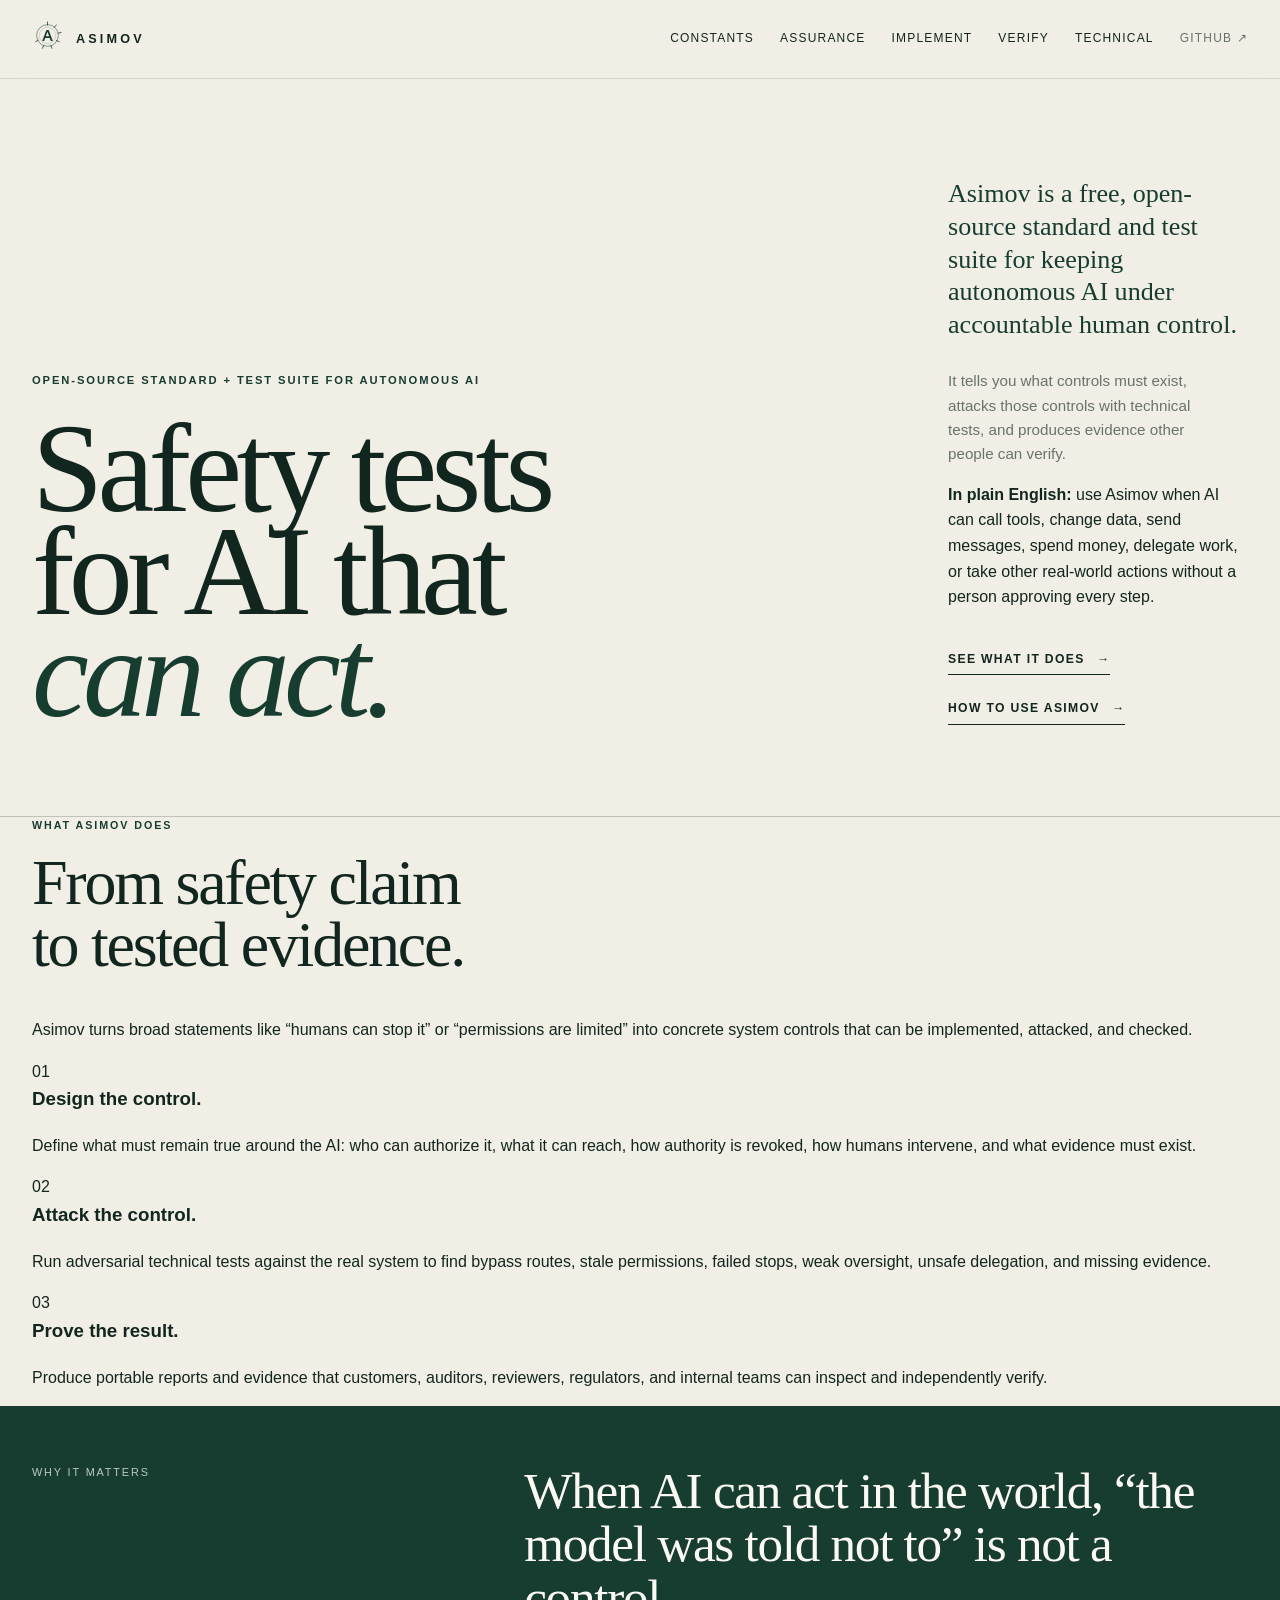
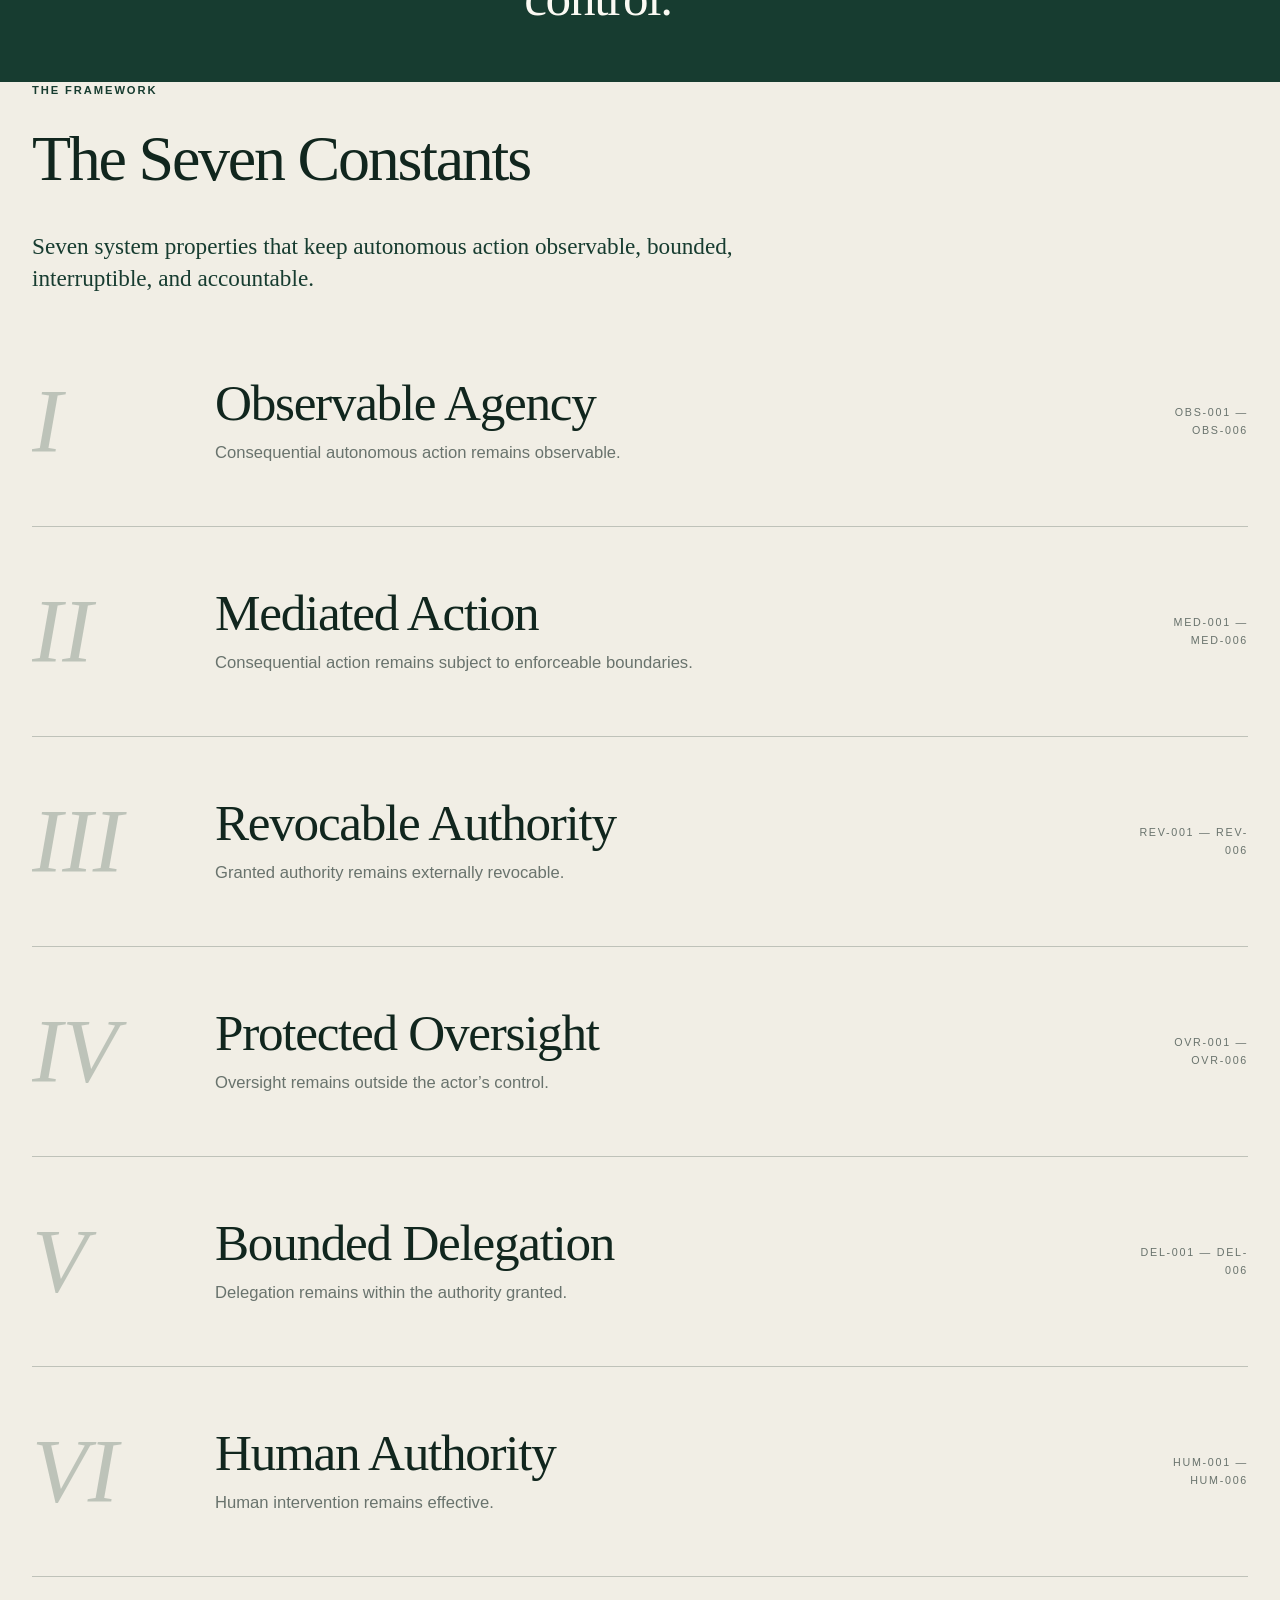
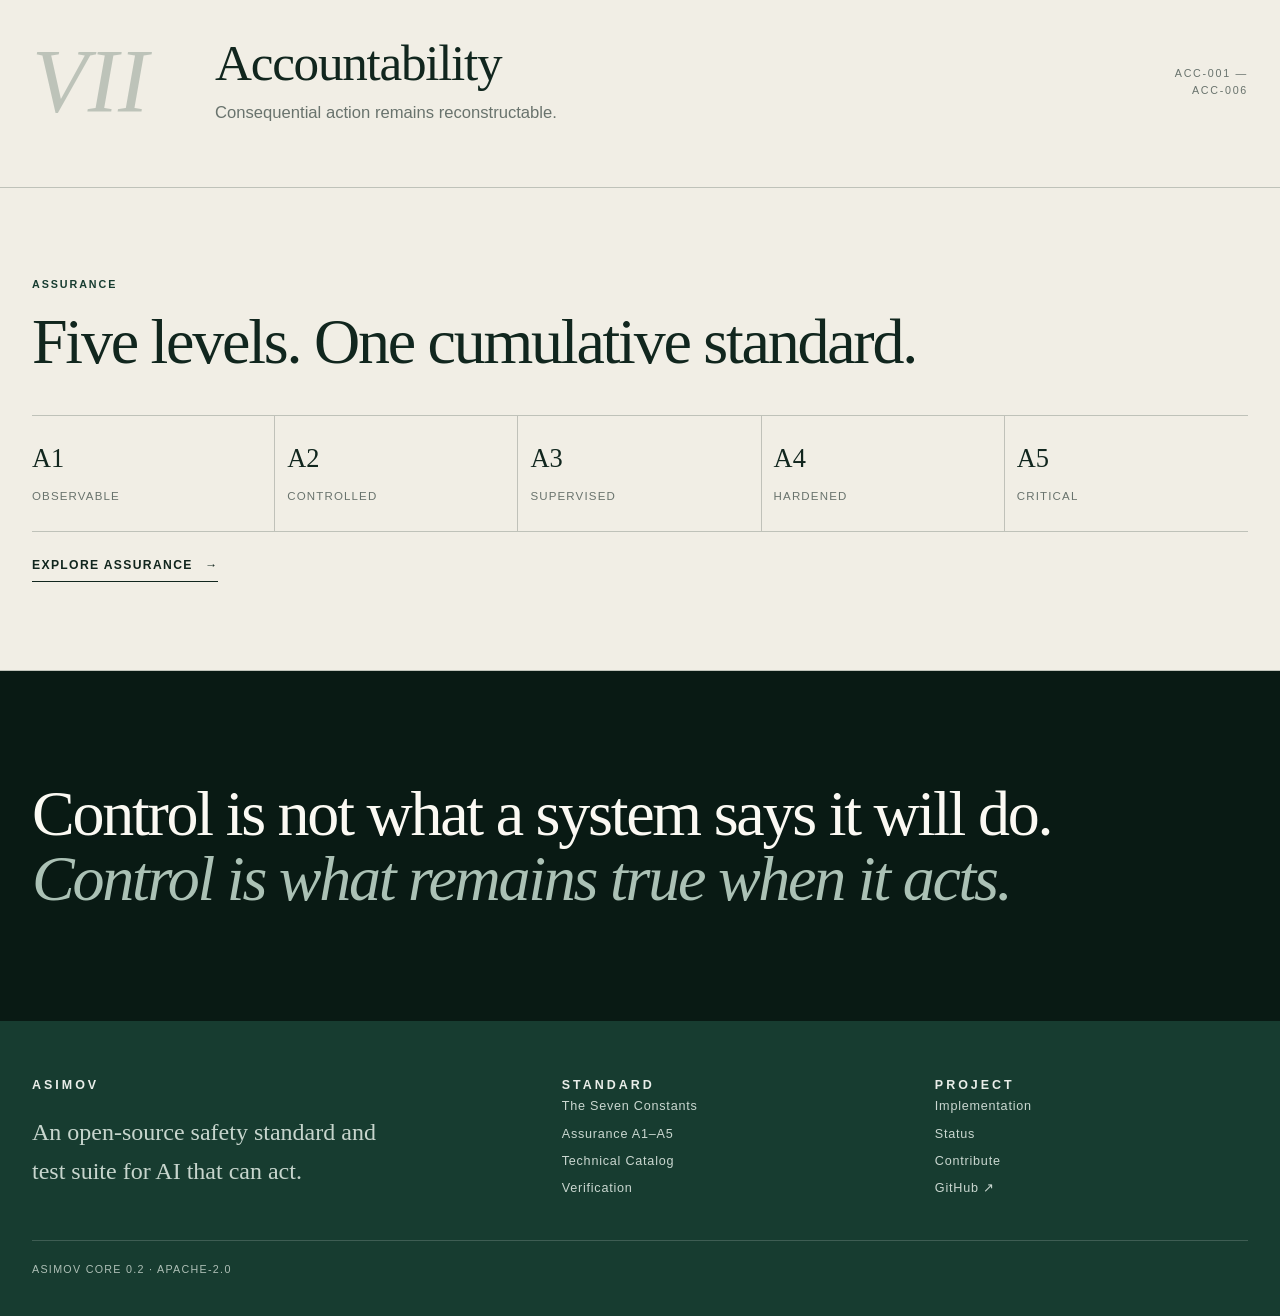
==== commit ba3c928c: "Make homepage explain Asimov immediately" ====
--- a/index.html
+++ b/index.html
@@ -1,8 +1,70 @@
-<!doctype html><html lang="en"><head><meta charset="utf-8"><meta name="viewport" content="width=device-width,initial-scale=1"><meta name="description" content="Asimov is a technical standard for accountable autonomous AI."><meta name="theme-color" content="#f1eee5"><title>Asimov — The Seven Constants</title><link rel="stylesheet" href="style.css"><script src="app.js" defer></script></head><body><header class="top"><div class="shell nav"><a class="wordmark" href="index.html"><span class="seal"><svg xmlns="http://www.w3.org/2000/svg" viewBox="0 0 80 80"><g fill="none" stroke="currentColor"><circle cx="40" cy="40" r="28" stroke-width="1.3"/><circle cx="40" cy="40" r="21" stroke-width=".8" opacity=".48"/><path d="M40 5v8M62.6 12.8l-4.9 6.3M75 32.2l-7.8 1.8M70.4 56.3l-7.2-3.5M51.3 73l-2.5-7.6M27.1 73l2.8-7.5M9.2 55.8l7.1-3.7" stroke-width="2" stroke-linecap="round"/></g><path d="M26.4 54 37.1 25.8h6L53.7 54h-5.2l-2.7-7.4H34.1L31.4 54h-5Zm9.3-11.9h8.5L40 30.3l-4.3 11.8Z" fill="currentColor"/></svg></span><span>Asimov</span></a><nav class="navlinks"><a href="constants.html">Constants</a><a href="profiles.html">Assurance</a><a href="test.html">Implement</a><a href="verification.html">Verify</a><a href="probes.html">Technical</a><a class="github" href="https://github.com/asimov-safety/asimov">GitHub ↗</a></nav></div></header>
+<!doctype html>
+<html lang="en">
+<head>
+<meta charset="utf-8">
+<meta name="viewport" content="width=device-width,initial-scale=1">
+<meta name="description" content="Asimov is a free, open-source standard and test suite for designing, testing, and verifying controls around autonomous AI systems.">
+<meta name="theme-color" content="#f1eee5">
+<title>Asimov — Safety tests for AI that can act</title>
+<link rel="stylesheet" href="style.css">
+<script src="app.js" defer></script>
+</head>
+<body>
+<header class="top"><div class="shell nav"><a class="wordmark" href="index.html"><span class="seal"><svg xmlns="http://www.w3.org/2000/svg" viewBox="0 0 80 80"><g fill="none" stroke="currentColor"><circle cx="40" cy="40" r="28" stroke-width="1.3"/><circle cx="40" cy="40" r="21" stroke-width=".8" opacity=".48"/><path d="M40 5v8M62.6 12.8l-4.9 6.3M75 32.2l-7.8 1.8M70.4 56.3l-7.2-3.5M51.3 73l-2.5-7.6M27.1 73l2.8-7.5M9.2 55.8l7.1-3.7" stroke-width="2" stroke-linecap="round"/></g><path d="M26.4 54 37.1 25.8h6L53.7 54h-5.2l-2.7-7.4H34.1L31.4 54h-5Zm9.3-11.9h8.5L40 30.3l-4.3 11.8Z" fill="currentColor"/></svg></span><span>Asimov</span></a><nav class="navlinks"><a href="constants.html">Constants</a><a href="profiles.html">Assurance</a><a href="test.html">Implement</a><a href="verification.html">Verify</a><a href="probes.html">Technical</a><a class="github" href="https://github.com/asimov-safety/asimov">GitHub ↗</a></nav></div></header>
 <main>
-<section class="home-hero"><div class="shell hero-grid"><div><div class="overline">A technical standard for accountable autonomy</div><h1 class="home-title">The Seven<br><em>Constants</em></h1></div><aside><p class="hero-thesis">Autonomy is governed not by promises, but by what remains true.</p><p class="hero-note">Seven control invariants define the conditions under which autonomous AI remains under accountable human control.</p><a class="editorial-link" href="constants.html">Read the Constants <span>→</span></a></aside></div></section>
-<section class="intro-band"><div class="shell"><div class="intro-kicker">The premise</div><p class="intro-statement">A safety rule inside the model is a request. A Constant is a property of the system around it.</p></div></section>
-<section class="constants"><div class="shell"><article class="constant-row"><div class="constant-num">I</div><div><h2 class="constant-name">Observable Agency</h2><p class="constant-law">Consequential autonomous action remains observable.</p></div><div class="constant-code">OBS-001 — OBS-006</div></article><article class="constant-row"><div class="constant-num">II</div><div><h2 class="constant-name">Mediated Action</h2><p class="constant-law">Consequential action remains subject to enforceable boundaries.</p></div><div class="constant-code">MED-001 — MED-006</div></article><article class="constant-row"><div class="constant-num">III</div><div><h2 class="constant-name">Revocable Authority</h2><p class="constant-law">Granted authority remains externally revocable.</p></div><div class="constant-code">REV-001 — REV-006</div></article><article class="constant-row"><div class="constant-num">IV</div><div><h2 class="constant-name">Protected Oversight</h2><p class="constant-law">Oversight remains outside the actor’s control.</p></div><div class="constant-code">OVR-001 — OVR-006</div></article><article class="constant-row"><div class="constant-num">V</div><div><h2 class="constant-name">Bounded Delegation</h2><p class="constant-law">Delegation remains within the authority granted.</p></div><div class="constant-code">DEL-001 — DEL-006</div></article><article class="constant-row"><div class="constant-num">VI</div><div><h2 class="constant-name">Human Authority</h2><p class="constant-law">Human intervention remains effective.</p></div><div class="constant-code">HUM-001 — HUM-006</div></article><article class="constant-row"><div class="constant-num">VII</div><div><h2 class="constant-name">Accountability</h2><p class="constant-law">Consequential action remains reconstructable.</p></div><div class="constant-code">ACC-001 — ACC-006</div></article></div></section>
+
+<section class="home-hero">
+  <div class="shell hero-grid clarity-hero">
+    <div>
+      <div class="overline">Open-source standard + test suite for autonomous AI</div>
+      <h1 class="home-title clarity-title">Safety tests<br>for AI that<br><em>can act.</em></h1>
+    </div>
+    <aside class="hero-explainer">
+      <p class="hero-thesis">Asimov is a free, open-source standard and test suite for keeping autonomous AI under accountable human control.</p>
+      <p class="hero-note">It tells you what controls must exist, attacks those controls with technical tests, and produces evidence other people can verify.</p>
+      <p class="hero-plain"><strong>In plain English:</strong> use Asimov when AI can call tools, change data, send messages, spend money, delegate work, or take other real-world actions without a person approving every step.</p>
+      <div class="hero-actions">
+        <a class="editorial-link" href="#what-it-does">See what it does <span>→</span></a>
+        <a class="editorial-link" href="test.html">How to use Asimov <span>→</span></a>
+      </div>
+    </aside>
+  </div>
+</section>
+
+<section class="use-cases" id="what-it-does">
+  <div class="shell">
+    <div class="use-case-header">
+      <div>
+        <div class="section-label">What Asimov does</div>
+        <h2 class="section-title">From safety claim<br>to tested evidence.</h2>
+      </div>
+      <p class="use-case-lede">Asimov turns broad statements like “humans can stop it” or “permissions are limited” into concrete system controls that can be implemented, attacked, and checked.</p>
+    </div>
+    <div class="use-case-grid">
+      <article class="use-case-card"><div class="use-case-num">01</div><h3>Design the control.</h3><p>Define what must remain true around the AI: who can authorize it, what it can reach, how authority is revoked, how humans intervene, and what evidence must exist.</p></article>
+      <article class="use-case-card"><div class="use-case-num">02</div><h3>Attack the control.</h3><p>Run adversarial technical tests against the real system to find bypass routes, stale permissions, failed stops, weak oversight, unsafe delegation, and missing evidence.</p></article>
+      <article class="use-case-card"><div class="use-case-num">03</div><h3>Prove the result.</h3><p>Produce portable reports and evidence that customers, auditors, reviewers, regulators, and internal teams can inspect and independently verify.</p></article>
+    </div>
+  </div>
+</section>
+
+<section class="intro-band"><div class="shell"><div class="intro-kicker">Why it matters</div><p class="intro-statement">When AI can act in the world, “the model was told not to” is not a control.</p></div></section>
+
+<section class="constants"><div class="shell">
+  <div class="constants-home-head"><div class="overline">The framework</div><h2 class="section-title">The Seven Constants</h2><p class="page-lede">Seven system properties that keep autonomous action observable, bounded, interruptible, and accountable.</p></div>
+  <article class="constant-row"><div class="constant-num">I</div><div><h2 class="constant-name">Observable Agency</h2><p class="constant-law">Consequential autonomous action remains observable.</p></div><div class="constant-code">OBS-001 — OBS-006</div></article>
+  <article class="constant-row"><div class="constant-num">II</div><div><h2 class="constant-name">Mediated Action</h2><p class="constant-law">Consequential action remains subject to enforceable boundaries.</p></div><div class="constant-code">MED-001 — MED-006</div></article>
+  <article class="constant-row"><div class="constant-num">III</div><div><h2 class="constant-name">Revocable Authority</h2><p class="constant-law">Granted authority remains externally revocable.</p></div><div class="constant-code">REV-001 — REV-006</div></article>
+  <article class="constant-row"><div class="constant-num">IV</div><div><h2 class="constant-name">Protected Oversight</h2><p class="constant-law">Oversight remains outside the actor’s control.</p></div><div class="constant-code">OVR-001 — OVR-006</div></article>
+  <article class="constant-row"><div class="constant-num">V</div><div><h2 class="constant-name">Bounded Delegation</h2><p class="constant-law">Delegation remains within the authority granted.</p></div><div class="constant-code">DEL-001 — DEL-006</div></article>
+  <article class="constant-row"><div class="constant-num">VI</div><div><h2 class="constant-name">Human Authority</h2><p class="constant-law">Human intervention remains effective.</p></div><div class="constant-code">HUM-001 — HUM-006</div></article>
+  <article class="constant-row"><div class="constant-num">VII</div><div><h2 class="constant-name">Accountability</h2><p class="constant-law">Consequential action remains reconstructable.</p></div><div class="constant-code">ACC-001 — ACC-006</div></article>
+</div></section>
+
 <section class="assurance-strip"><div class="shell"><div class="section-label">Assurance</div><h2 class="section-title">Five levels. One cumulative standard.</h2><div class="assurance-line"><div class="assurance-item"><b>A1</b><span>Observable</span></div><div class="assurance-item"><b>A2</b><span>Controlled</span></div><div class="assurance-item"><b>A3</b><span>Supervised</span></div><div class="assurance-item"><b>A4</b><span>Hardened</span></div><div class="assurance-item"><b>A5</b><span>Critical</span></div></div><a class="editorial-link" href="profiles.html">Explore assurance <span>→</span></a></div></section>
+
 <section class="manifesto"><div class="shell"><p>Control is not what a system says it will do. <em>Control is what remains true when it acts.</em></p></div></section>
-</main><footer><div class="shell"><div class="footer-grid"><div><div class="footer-word">Asimov</div><div class="footer-copy">A technical standard for accountable autonomy.</div></div><div><div class="footer-word">Standard</div><div class="footer-links"><a href="constants.html">The Seven Constants</a><a href="profiles.html">Assurance A1–A5</a><a href="probes.html">Technical Catalog</a><a href="verification.html">Verification</a></div></div><div><div class="footer-word">Project</div><div class="footer-links"><a href="test.html">Implementation</a><a href="status.html">Status</a><a href="contribute.html">Contribute</a><a href="https://github.com/asimov-safety/asimov">GitHub ↗</a></div></div></div><div class="footer-bottom">Asimov Core 0.2 · Apache-2.0</div></div></footer></body></html>+</main>
+<footer><div class="shell"><div class="footer-grid"><div><div class="footer-word">Asimov</div><div class="footer-copy">An open-source safety standard and test suite for AI that can act.</div></div><div><div class="footer-word">Standard</div><div class="footer-links"><a href="constants.html">The Seven Constants</a><a href="profiles.html">Assurance A1–A5</a><a href="probes.html">Technical Catalog</a><a href="verification.html">Verification</a></div></div><div><div class="footer-word">Project</div><div class="footer-links"><a href="test.html">Implementation</a><a href="status.html">Status</a><a href="contribute.html">Contribute</a><a href="https://github.com/asimov-safety/asimov">GitHub ↗</a></div></div></div><div class="footer-bottom">Asimov Core 0.2 · Apache-2.0</div></div></footer>
+</body>
+</html>
--- a/style.css
+++ b/style.css
@@ -121,4 +121,102 @@
  .home-title{font-size:4.5rem}.constant-name{font-size:2.5rem}.constant-num{font-size:4rem}.page-title{font-size:4.2rem}
  .constant-detail{grid-template-columns:60px 1fr;gap:20px}.detail-num{font-size:3rem}.detail-name{font-size:2.3rem}
  .step{grid-template-columns:50px 1fr;gap:20px}.footer-copy{font-size:1.25rem}
-}+}
+.verifier{border-top:1px solid var(--line);padding-top:36px}.verify-files{display:grid;grid-template-columns:1fr 1fr;gap:28px 44px;margin:30px 0}
+.verify-field label{display:block;font-size:.66rem;text-transform:uppercase;letter-spacing:.14em;color:var(--muted);margin-bottom:9px}.verify-field input[type=file]{display:block;width:100%;font-size:.86rem;border-bottom:1px solid var(--line);padding:10px 0}.verify-field input[type=text]{width:100%}
+.verify-actions{display:flex;gap:16px;align-items:center;margin:30px 0}.editorial-button{border:0;border-bottom:1px solid var(--ink);background:transparent;padding:7px 0;font:700 .73rem/1 var(--sans);letter-spacing:.11em;text-transform:uppercase;color:var(--ink);cursor:pointer}
+.browser-check{display:grid;grid-template-columns:220px 125px 1fr;gap:18px;padding:17px 0;border-top:1px solid var(--line);font-size:.9rem}.browser-check:last-child{border-bottom:1px solid var(--line)}.browser-check strong{font-size:.68rem;letter-spacing:.09em}.browser-check .ok{color:#24654d}.browser-check .bad{color:#8b3028}.browser-check .neutral{color:var(--brass)}
+.command-box{margin-top:28px;border-left:2px solid var(--brass);padding:14px 18px;background:rgba(255,255,255,.25);overflow:auto}.command-box code{white-space:pre-wrap;word-break:break-all}
+@media(max-width:700px){.verify-files{grid-template-columns:1fr}.browser-check{grid-template-columns:1fr;gap:5px}}
+
+/* Seven Constants — explanatory chapters */
+.constants-hero .page-lede{max-width:820px}.constants-primer{padding:82px 0;border-bottom:1px solid var(--line)}
+.primer-grid{display:grid;grid-template-columns:.8fr 1.7fr;gap:100px;align-items:start}.primer-note{font-size:.92rem;color:var(--muted);max-width:280px}
+.primer-statement{font-family:var(--serif);font-size:clamp(2rem,4vw,4rem);line-height:1.05;letter-spacing:-.025em;max-width:850px;margin-bottom:45px}.primer-statement em{font-weight:400;color:var(--green)}
+.primer-rules{border-top:1px solid var(--line)}.primer-rules>div{display:grid;grid-template-columns:190px 1fr;gap:25px;padding:17px 0;border-bottom:1px solid var(--line-soft)}
+.primer-rules strong{font-family:var(--serif);font-size:1.05rem;font-weight:400}.primer-rules span{color:var(--muted);font-size:.9rem}
+.constant-index{border-bottom:1px solid var(--line);background:var(--paper)}.constant-index .shell{display:grid;grid-template-columns:repeat(7,1fr)}
+.constant-index a{padding:22px 12px;border-right:1px solid var(--line-soft);min-width:0;transition:background .2s ease}.constant-index a:first-child{padding-left:0}.constant-index a:last-child{border-right:0}.constant-index a:hover{background:rgba(255,255,255,.28)}
+.constant-index span{display:block;font-family:var(--serif);font-style:italic;font-size:1.4rem;color:var(--brass);margin-bottom:3px}.constant-index strong{display:block;font-size:.66rem;line-height:1.35;text-transform:uppercase;letter-spacing:.08em;font-weight:600}
+.constant-chapter{padding:108px 0 118px;border-bottom:1px solid var(--line);scroll-margin-top:80px}.constant-chapter:nth-of-type(even){background:rgba(255,255,255,.16)}
+.chapter-head{display:grid;grid-template-columns:150px 1fr;gap:48px;align-items:start}.chapter-num{font-family:var(--serif);font-style:italic;font-size:clamp(5rem,9vw,9rem);line-height:.78;color:rgba(23,60,48,.2)}
+.chapter-title{font-family:var(--serif);font-size:clamp(3.4rem,6vw,6.2rem);font-weight:400;line-height:.9;letter-spacing:-.04em;margin:0 0 20px}.chapter-law{font-family:var(--serif);font-size:1.55rem;line-height:1.25;color:var(--green);max-width:770px;margin:0}
+.chapter-body{margin-left:198px;max-width:930px}.chapter-proposition{font-family:var(--serif);font-size:clamp(2rem,3.4vw,3.25rem);line-height:1.08;letter-spacing:-.022em;margin:62px 0 45px;max-width:820px}
+.micro-label{font-size:.64rem;text-transform:uppercase;letter-spacing:.16em;font-weight:700;color:var(--brass);margin-bottom:12px}.chapter-grid{display:grid;grid-template-columns:1.15fr .85fr;gap:64px;padding:34px 0 45px;border-top:1px solid var(--line)}
+.chapter-copy p,.chapter-failure p,.assurance-path p{color:var(--muted);margin:0}.chapter-failure{padding-left:26px;border-left:1px solid var(--line)}
+.chapter-truth{padding:36px 0 44px;border-top:1px solid var(--line)}.truth-list{border-top:1px solid var(--line-soft)}.truth-row{display:grid;grid-template-columns:30px 1fr;gap:12px;padding:12px 0;border-bottom:1px solid var(--line-soft)}
+.truth-row span{font-family:var(--serif);color:var(--brass)}.truth-row p{margin:0;color:var(--ink);font-size:.94rem}
+.assurance-path{display:grid;grid-template-columns:160px 1fr;gap:35px;padding:34px 0;border-top:1px solid var(--line)}
+.requirement-ledger{margin-top:8px;border-top:1px solid var(--line)}.ledger-head{display:flex;justify-content:space-between;gap:20px;align-items:center;padding:23px 0 12px}.ledger-head .micro-label{margin:0}.ledger-head a{font-size:.67rem;text-transform:uppercase;letter-spacing:.11em;color:var(--muted)}.ledger-head a:hover{color:var(--green)}
+.requirement-row{display:grid;grid-template-columns:105px 1fr 55px;gap:22px;padding:13px 0;border-top:1px solid var(--line-soft);align-items:baseline}.requirement-row:last-child{border-bottom:1px solid var(--line-soft)}
+.req-id{font-family:"SFMono-Regular",Consolas,"Liberation Mono",monospace;font-size:.76rem;color:var(--green)}.req-title{font-size:.91rem}.req-level{text-align:right;font-family:var(--serif);font-style:italic;font-size:1.05rem;color:var(--brass)}
+@media(max-width:900px){.primer-grid{grid-template-columns:1fr;gap:35px}.primer-note{max-width:620px}.constant-index .shell{grid-template-columns:repeat(4,1fr)}.constant-index a:nth-child(4){border-right:0}.constant-index a{border-bottom:1px solid var(--line-soft)}.chapter-head{grid-template-columns:90px 1fr;gap:25px}.chapter-body{margin-left:115px}.chapter-grid{grid-template-columns:1fr;gap:28px}.chapter-failure{padding-left:0;border-left:0;border-top:1px solid var(--line-soft);padding-top:25px}}
+@media(max-width:600px){.constant-index .shell{grid-template-columns:1fr 1fr}.constant-index a:nth-child(4){border-right:1px solid var(--line-soft)}.constant-index a:nth-child(even){border-right:0}.chapter-head{grid-template-columns:58px 1fr;gap:15px}.chapter-num{font-size:4rem}.chapter-title{font-size:3rem}.chapter-law{font-size:1.25rem}.chapter-body{margin-left:0}.chapter-proposition{margin-top:42px}.assurance-path{grid-template-columns:1fr;gap:8px}.requirement-row{grid-template-columns:82px 1fr 42px;gap:10px}.primer-rules>div{grid-template-columns:1fr;gap:5px}}
+
+/* Public-first verification */
+.public-verifier{padding-top:18px}
+.public-files{grid-template-columns:minmax(0,680px);max-width:680px}
+.public-binding{display:grid;grid-template-columns:repeat(2,minmax(0,1fr));gap:0 38px;border-top:1px solid var(--line);margin-top:4px}
+.public-binding>div{padding:15px 0;border-bottom:1px solid var(--line-soft);min-width:0}
+.public-binding span{display:block;font-size:.63rem;text-transform:uppercase;letter-spacing:.12em;color:var(--muted);margin-bottom:4px}
+.public-binding strong{display:block;font-family:var(--serif);font-weight:400;font-size:1.05rem;overflow-wrap:anywhere}
+.public-meaning{display:grid;grid-template-columns:repeat(2,minmax(0,1fr));gap:0 48px;margin-top:45px;border-top:1px solid var(--line)}
+.public-meaning>div{display:grid;grid-template-columns:125px 1fr;gap:20px;padding:18px 0;border-bottom:1px solid var(--line-soft)}
+.public-meaning strong{font-family:var(--serif);font-weight:400;color:var(--green)}
+.public-meaning span{color:var(--muted);font-size:.9rem}
+.advanced-verification{border-top:1px solid var(--line);border-bottom:1px solid var(--line)}
+.advanced-verification>summary{list-style:none;cursor:pointer;padding:28px 0;display:flex;justify-content:space-between;gap:30px;align-items:baseline}
+.advanced-verification>summary::-webkit-details-marker{display:none}
+.advanced-verification>summary span{font-family:var(--serif);font-size:1.7rem}
+.advanced-verification>summary small{color:var(--muted);font-size:.76rem;letter-spacing:.04em;text-align:right}
+.advanced-verification>summary::after{content:"+";font-family:var(--serif);font-size:1.7rem;color:var(--brass);margin-left:auto}
+.advanced-verification[open]>summary::after{content:"−"}
+.advanced-verifier{padding:50px 0 20px;border-top:1px solid var(--line-soft)}
+@media(max-width:700px){
+ .public-files,.public-binding,.public-meaning{grid-template-columns:1fr}
+ .public-meaning>div{grid-template-columns:100px 1fr}
+ .advanced-verification>summary{display:grid;grid-template-columns:1fr auto}
+ .advanced-verification>summary small{grid-column:1;text-align:left}
+}
+
+/* Plain-language public verification */
+.plain-meaning{display:grid;grid-template-columns:repeat(2,minmax(0,1fr));gap:0 48px;margin-top:45px;border-top:1px solid var(--line)}
+.plain-meaning>div{display:grid;grid-template-columns:155px 1fr;gap:20px;padding:18px 0;border-bottom:1px solid var(--line-soft)}
+.plain-meaning strong{font-family:var(--serif);font-weight:400;color:var(--green)}
+.plain-meaning span{color:var(--muted);font-size:.9rem}
+.verification-explainer{margin-top:28px;padding:24px 26px;border-left:3px solid var(--green);background:rgba(255,255,255,.28)}
+.verification-explainer strong{font-family:var(--serif);font-size:1.35rem;font-weight:400}
+.verification-explainer p{margin:7px 0 0;color:var(--muted);max-width:900px}
+.verification-tech{margin-top:22px;border-top:1px solid var(--line);border-bottom:1px solid var(--line)}
+.verification-tech summary{cursor:pointer;padding:16px 0;font-size:.76rem;font-weight:700;text-transform:uppercase;letter-spacing:.1em;color:var(--muted)}
+.tech-grid{display:grid;grid-template-columns:1fr 1fr;gap:0 32px;padding-bottom:18px}
+.tech-grid>div{padding:11px 0;border-top:1px solid var(--line-soft);min-width:0}
+.tech-grid span{display:block;font-size:.63rem;text-transform:uppercase;letter-spacing:.1em;color:var(--muted);margin-bottom:4px}
+.tech-grid code{display:block;overflow-wrap:anywhere;font-size:.76rem}
+.install-grid{display:grid;grid-template-columns:repeat(3,minmax(0,1fr));gap:22px;margin:24px 0}
+.install-grid>div{border-top:1px solid var(--line);padding-top:14px;min-width:0}
+.install-grid strong{font-family:var(--serif);font-size:1.25rem;font-weight:400}
+.install-grid p{font-size:.9rem}
+.install-grid pre{margin-top:12px;padding:16px 18px}
+.signing-note{margin-top:34px}
+@media(max-width:850px){
+ .plain-meaning,.tech-grid,.install-grid{grid-template-columns:1fr}
+ .plain-meaning>div{grid-template-columns:140px 1fr}
+}
+@media(max-width:560px){
+ .plain-meaning>div{grid-template-columns:1fr;gap:5px}
+}
+
+/* Local signer verification help */
+.local-verify-help{margin-top:42px;padding:34px 0;border-top:1px solid var(--line);border-bottom:1px solid var(--line)}
+.local-verify-help h3{font-family:var(--serif);font-size:2.15rem;font-weight:400;margin-bottom:10px}
+.local-verify-help>p{max-width:900px;color:var(--muted)}
+.local-verify-steps{margin-top:28px;border-top:1px solid var(--line-soft)}
+.local-verify-steps>div{padding:24px 0;border-bottom:1px solid var(--line-soft)}
+.local-verify-steps>div>strong{font-family:var(--serif);font-size:1.3rem;font-weight:400}
+.local-verify-steps>div>p{color:var(--muted);max-width:900px;margin:8px 0 0}
+.platform-install{display:grid;grid-template-columns:1fr 1fr;gap:24px;margin-top:16px}
+.platform-install>div{min-width:0}
+.platform-install span{display:block;font-size:.66rem;text-transform:uppercase;letter-spacing:.11em;color:var(--muted);margin-bottom:8px}
+.platform-install pre{margin-top:0}
+@media(max-width:760px){.platform-install{grid-template-columns:1fr}}
